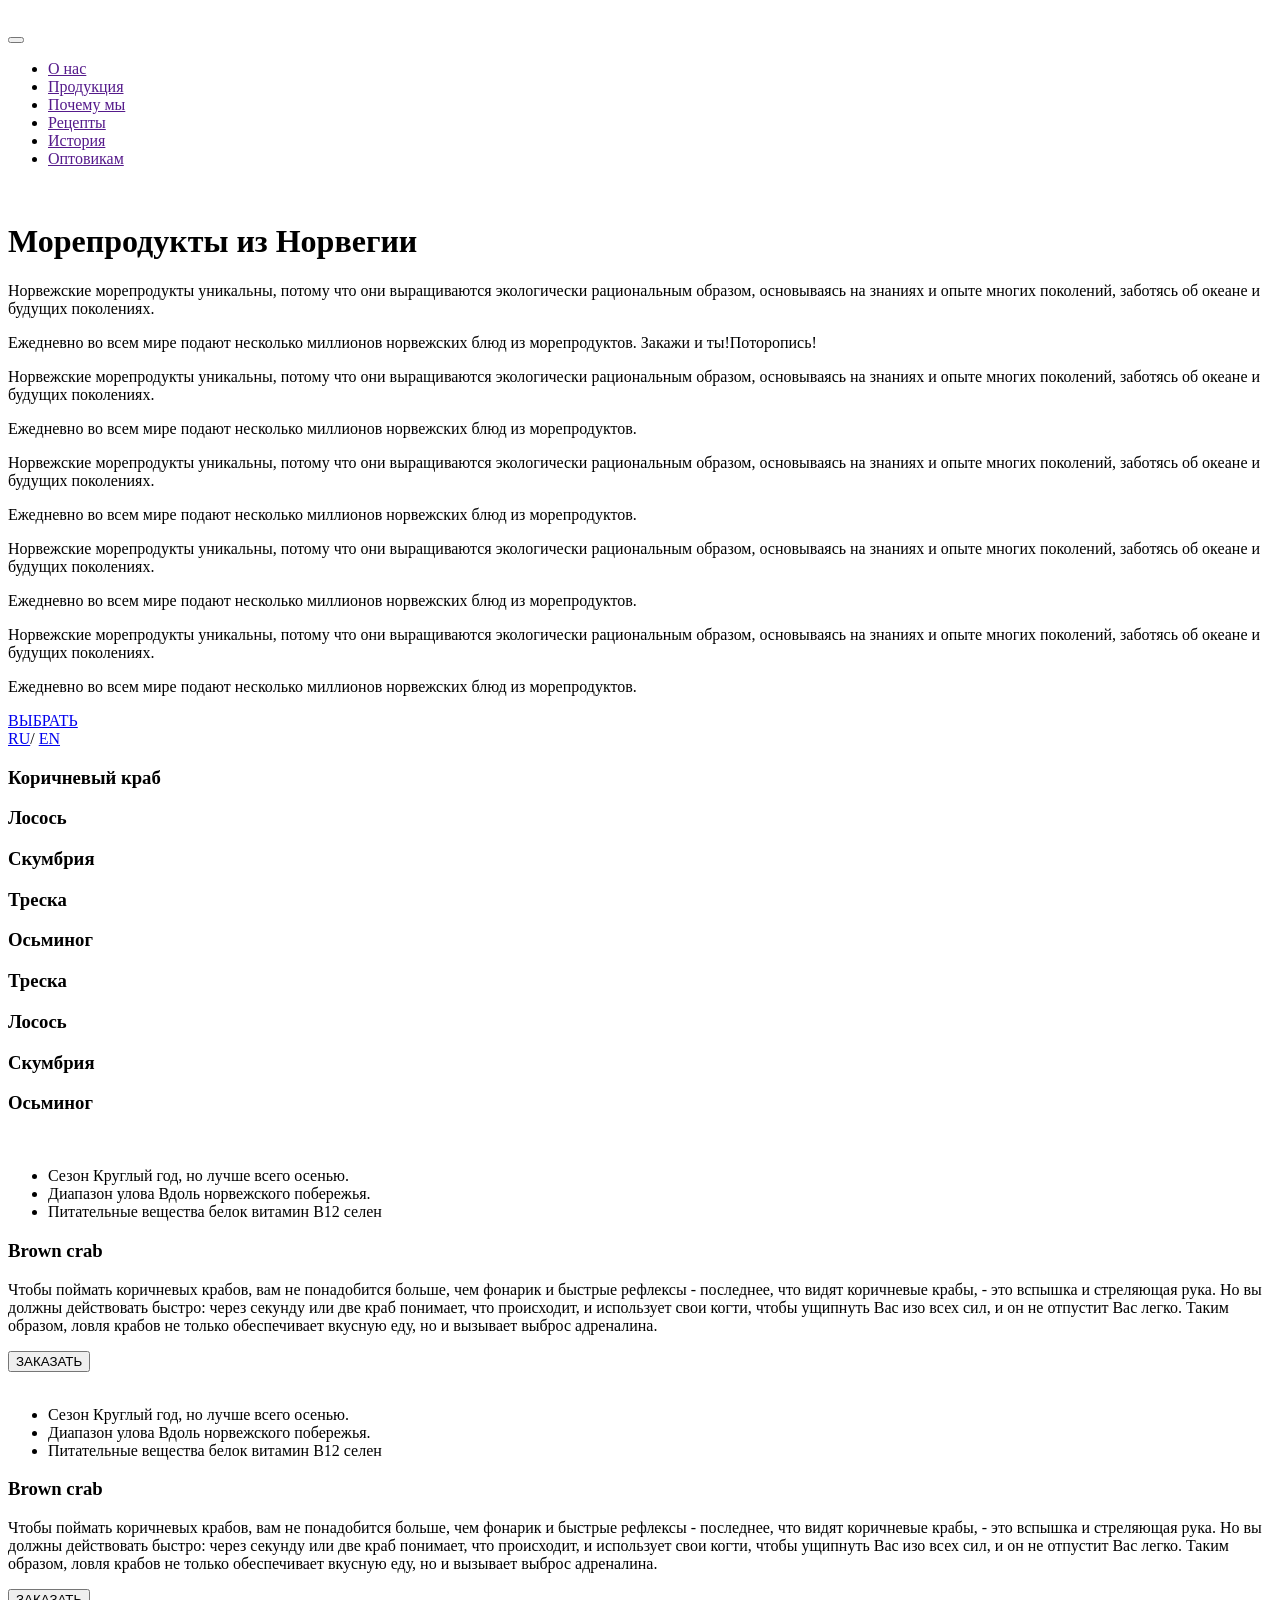
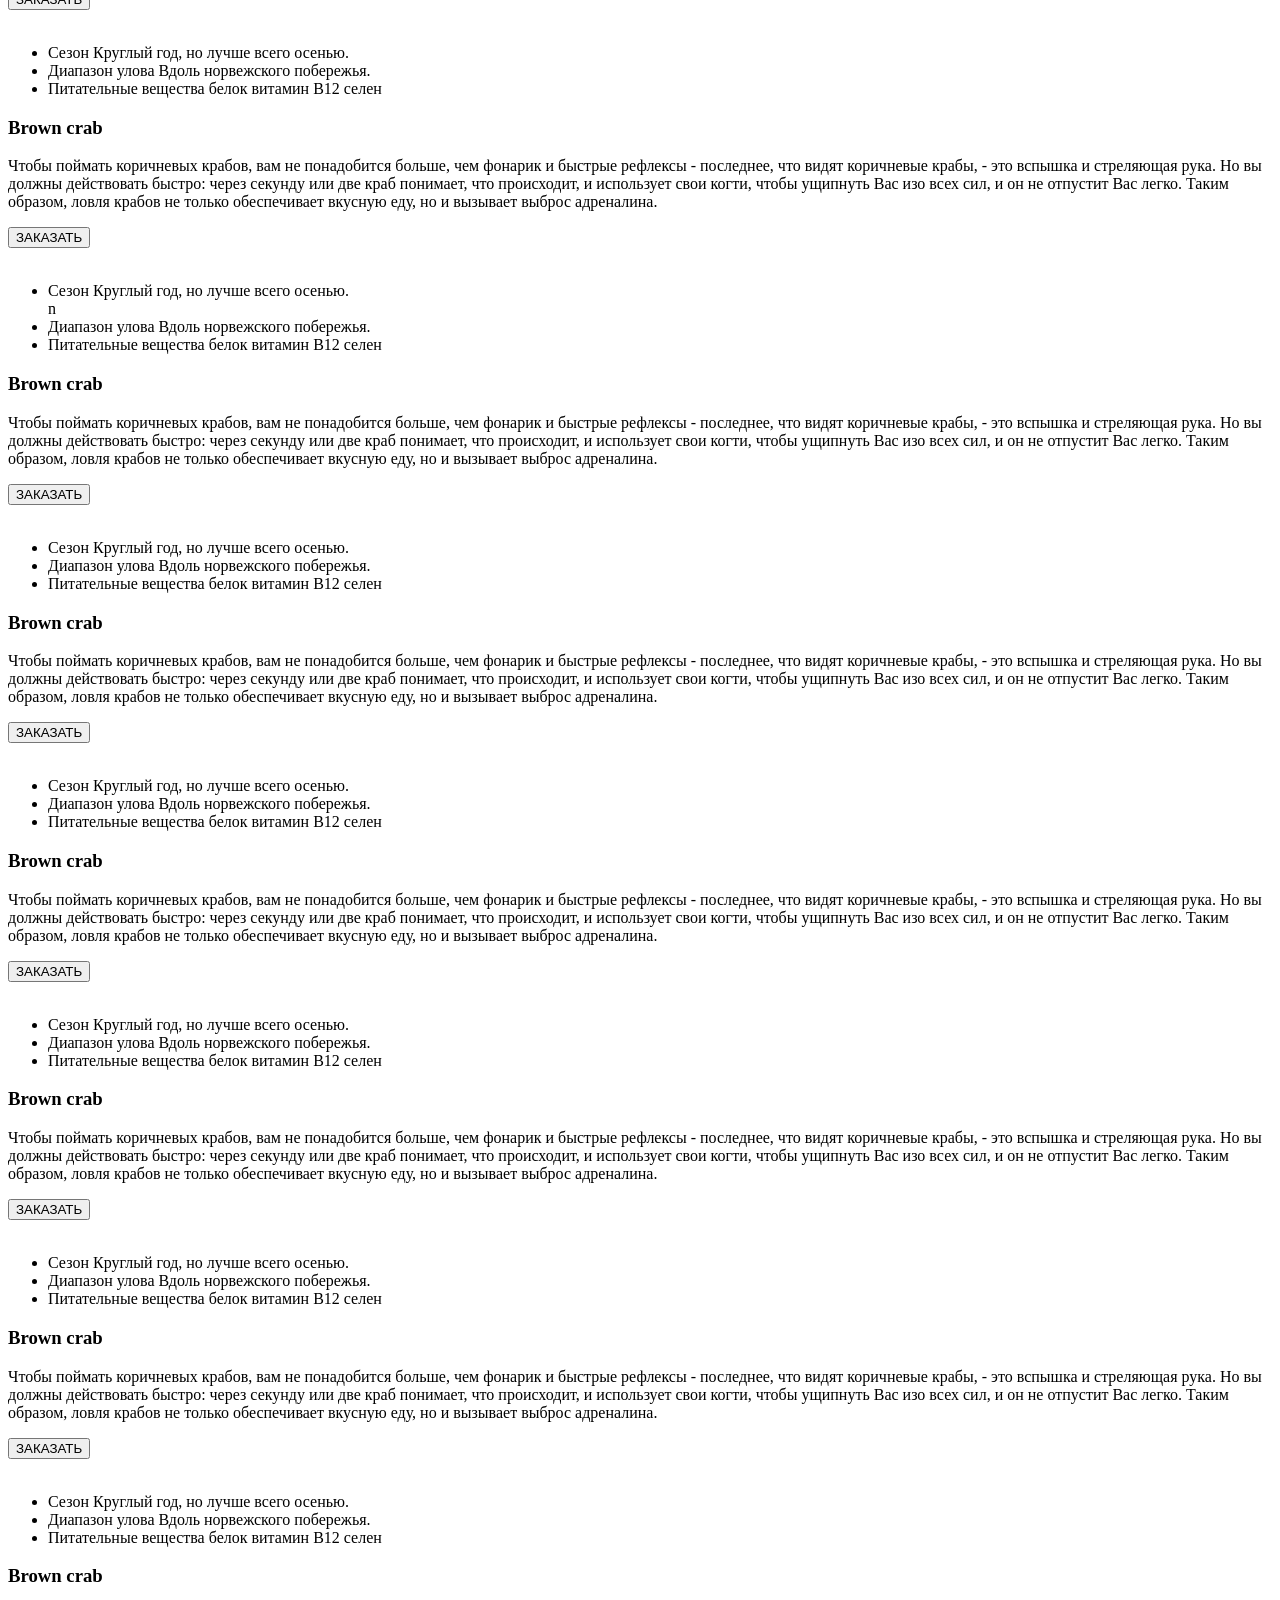
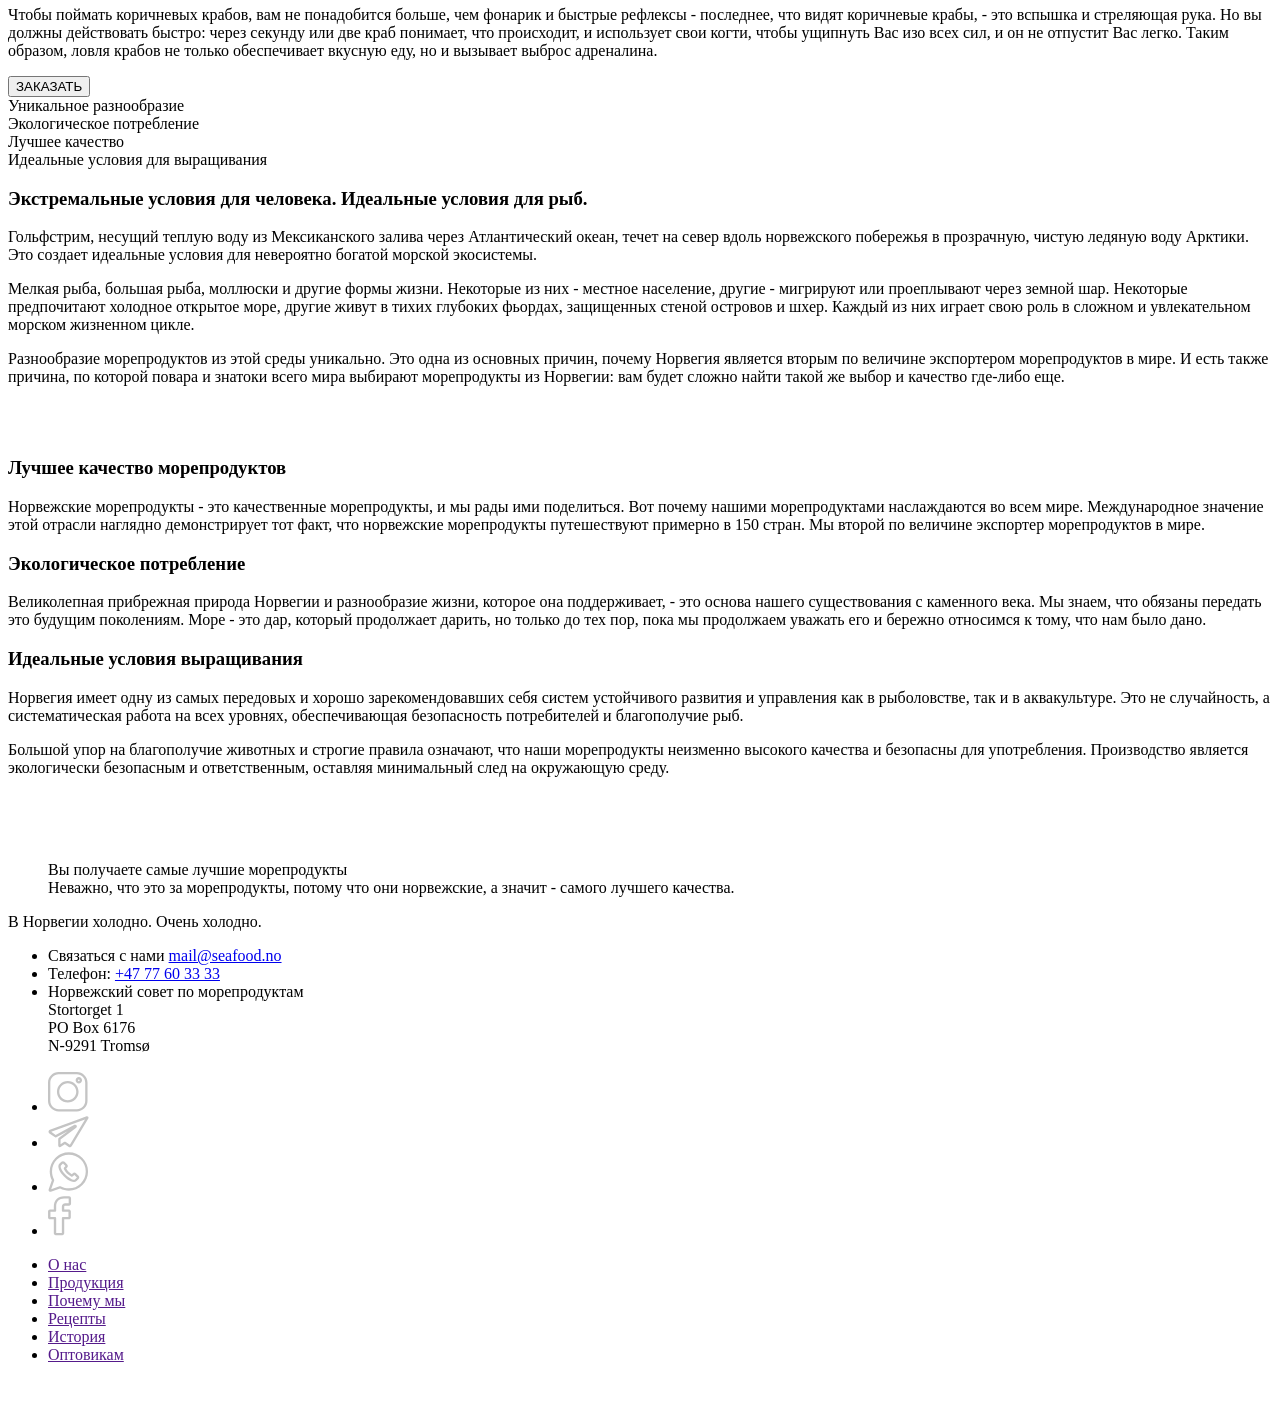
==== index.html @ da8975fd "Wrok with HTML" ====
<!DOCTYPE html>
<html lang="en">
<head>
  <meta charset="UTF-8">
  <meta name="viewport" content="width=device-width, initial-scale=1.0">
  <meta http-equiv="X-UA-Compatible" content="ie=edge">
  <title>Морепродукты из Норвегии</title>
  <link rel="preconnect" href="https://fonts.googleapis.com">
  <link rel="preconnect" href="https://fonts.gstatic.com" crossorigin>
  <link href="https://fonts.googleapis.com/css2?family=Calligraffitti&family=Caveat&family=Marck+Script&family=Roboto+Slab:wght@400;700&family=Roboto:wght@400;500&family=Water+Brush&display=swap" rel="stylesheet">
  <link rel="stylesheet" href="css/reset.css">
  <link rel="stylesheet" href="css/slick.css">
  <link rel="stylesheet" href="css/jquery.fancybox.css">
  <link rel="stylesheet" href="css/style.css">
</head>
<body>

<header class="header">
   <div class="container">
     <div class="header__top">
     
      <a href="#" class="logo">
        <img src="images/logo.png" alt="" class="logo__img">
      </a>
<nav class="menu">
  <button class="menu__btn">
    <span>
      
    </span>
  </button>
  <ul class="menu__list">   
      <li class="menu__item"><a href="" class="menu__link">О нас</a></li>
      <li class="menu__item"><a href="" class="menu__link">Продукция</a></li>
      <li class="menu__item"><a href="" class="menu__link">Почему мы</a></li>
      <li class="menu__item"><a href="" class="menu__link">Рецепты</a></li>
      <li class="menu__item"><a href="" class="menu__link">История</a></li>
      <li class="menu__item"><a href="" class="menu__link">Оптовикам</a></li>
  </ul>
</nav>
      <a href="tel:38011111111111" class="phone">
        <img class="phone__img" src="images/phone.svg" alt="">
      </a>
      </div>
  </div>

  <div class="header__content">
    <div class="container">
      <h1 class="title">
        Морепродукты из Норвегии
      </h1>

      <div class="header-slider">
        <div class="header-slider__item">
          <p class="header-slider__text">
            Норвежские морепродукты уникальны, потому что они выращиваются экологически рациональным 
            образом, основываясь на знаниях и опыте многих поколений, 
            заботясь об океане и будущих поколениях.
          </p>
          <p class="header-slider__text">
            Ежедневно во всем мире подают несколько миллионов норвежских блюд из морепродуктов. 
            Закажи и ты!Поторопись!
          </p>

        </div>
        <div class="header-slider__item">
          <p class="header-slider__text">
            Норвежские морепродукты уникальны, потому что они выращиваются экологически 
            рациональным образом, основываясь на знаниях и опыте многих поколений,
             заботясь об океане и будущих поколениях.
          </p>
          <p class="header-slider__text">
            Ежедневно во всем мире подают несколько миллионов норвежских блюд из морепродуктов. 
          </p>

        </div>
        <div class="header-slider__item">
          <p class="header-slider__text">
            Норвежские морепродукты уникальны, потому что они выращиваются экологически 
            рациональным образом, основываясь на знаниях и опыте многих поколений, 
            заботясь об океане и будущих поколениях.
          </p>
          <p class="header-slider__text">
            Ежедневно во всем мире подают несколько миллионов норвежских блюд из морепродуктов. 
          </p>
       </div>
       <div class="header-slider__item">
        <p class="header-slider__text">
          Норвежские морепродукты уникальны, потому что они выращиваются экологически 
          рациональным образом, основываясь на знаниях и опыте многих поколений, 
          заботясь об океане и будущих поколениях.
        </p>
        <p class="header-slider__text">
          Ежедневно во всем мире подают несколько миллионов норвежских блюд из морепродуктов. 
        </p>
     </div>
     <div class="header-slider__item">
      <p class="header-slider__text">
        Норвежские морепродукты уникальны, потому что они выращиваются экологически 
        рациональным образом, основываясь на знаниях и опыте многих поколений, 
        заботясь об океане и будущих поколениях.
      </p>
      <p class="header-slider__text">
        Ежедневно во всем мире подают несколько миллионов норвежских блюд из морепродуктов. 
      </p>
   </div>
   
      </div>
            <a class="header__content-btn"  href="#">ВЫБРАТЬ</a>
        <div class="header__content-box"> 
            <a class="header__content-link header__content-link--active" href="#">RU</a>/
            <a  class="header__content-link" href="#">EN</a>
        </div>
    </div>
  </div>
</header>

<main class="main">

    <section class="product">
      <div class="container">
        <div class="product__inner">
          <div class="product__name">
            <h3 class="product__name-item">Коричневый краб</h3>
            <h3 class="product__name-item">Лосось</h3>
            <h3 class="product__name-item"> Скумбрия</h3>
            <h3 class="product__name-item">Треска</h3>
            <h3 class="product__name-item"> Осьминог</h3>
            <h3 class="product__name-item"> Треска</h3>
            <h3 class="product__name-item"> Лосось</h3>
            <h3 class="product__name-item"> Скумбрия</h3>
            <h3 class="product__name-item">Осьминог</h3>      
          </div>
          <div class="product__content">

              <div class="product__content-element">
              <div class="product__content-box">
                <img class="product__content-img" src="images/product.png" alt="">
                <ul class="product__content-list">
                  <li class="product__content-item">
                    <span>Сезон</span>
                    Круглый год, но лучше всего осенью.
                  </li>
                  <li class="product__content-item">
                    <span>Диапазон улова</span>
                    Вдоль норвежского побережья.
                  </li>
                  <li class="product__content-item">
                    <span>Питательные вещества</span>
                    белок
                    витамин B12
                    селен
                  </li>
                </ul>
              </div>

              <h3 class="product__content-title">Brown crab</h3>
              <p class="product__content-text">Чтобы поймать коричневых крабов, вам не понадобится больше, 
              чем фонарик и быстрые рефлексы - последнее, 
              что видят коричневые крабы, - это вспышка и стреляющая рука.
              Но вы должны действовать быстро: через секунду или две краб
              понимает, что происходит, и использует свои когти, чтобы 
              ущипнуть Вас изо всех сил, и он не отпустит Вас легко. 
              Таким образом, ловля крабов не только обеспечивает 
              вкусную еду, но и вызывает выброс адреналина.</p>
              <button class="product__content-btn">ЗАКАЗАТЬ</button>
            </div>
            <div class="product__content-element">
              <div class="product__content-box">
                <img class="product__content-img" src="images/product.png" alt="">
                <ul class="product__content-list">
                  <li class="product__content-item">
                    <span>Сезон</span>
                    Круглый год, но лучше всего осенью.
                  </li>
                  <li class="product__content-item">
                    <span>Диапазон улова</span>
                    Вдоль норвежского побережья.
                  </li>
                  <li class="product__content-item">
                    <span>Питательные вещества</span>
                    белок
                    витамин B12
                    селен
                  </li>
                </ul>
              </div>

              <h3 class="product__content-title">Brown crab</h3>
              <p class="product__content-text">Чтобы поймать коричневых крабов, вам не понадобится больше, 
              чем фонарик и быстрые рефлексы - последнее, 
              что видят коричневые крабы, - это вспышка и стреляющая рука.
              Но вы должны действовать быстро: через секунду или две краб
              понимает, что происходит, и использует свои когти, чтобы 
              ущипнуть Вас изо всех сил, и он не отпустит Вас легко. 
              Таким образом, ловля крабов не только обеспечивает 
              вкусную еду, но и вызывает выброс адреналина.</p>
              <button class="product__content-btn">ЗАКАЗАТЬ</button>
            </div>
            <div class="product__content-element">
              <div class="product__content-box">
                <img class="product__content-img" src="images/product.png" alt="">
                <ul class="product__content-list">
                  <li class="product__content-item">
                    <span>Сезон</span>
                    Круглый год, но лучше всего осенью.
                  </li>
                  <li class="product__content-item">
                    <span>Диапазон улова</span>
                    Вдоль норвежского побережья.
                  </li>
                  <li class="product__content-item">
                    <span>Питательные вещества</span>
                    белок
                    витамин B12
                    селен
                  </li>
                </ul>
              </div>

              <h3 class="product__content-title">Brown crab</h3>
              <p class="product__content-text">Чтобы поймать коричневых крабов, вам не понадобится больше, 
              чем фонарик и быстрые рефлексы - последнее, 
              что видят коричневые крабы, - это вспышка и стреляющая рука.
              Но вы должны действовать быстро: через секунду или две краб
              понимает, что происходит, и использует свои когти, чтобы 
              ущипнуть Вас изо всех сил, и он не отпустит Вас легко. 
              Таким образом, ловля крабов не только обеспечивает 
              вкусную еду, но и вызывает выброс адреналина.</p>
              <button class="product__content-btn">ЗАКАЗАТЬ</button>
            </div>
            <div class="product__content-element">
              <div class="product__content-box">
                <img class="product__content-img" src="images/product.png" alt="">
                <ul class="product__content-list">
                  <li class="product__content-item">
                    <span>Сезон</span>
                    Круглый год, но лучше всего осенью.
                  </li>n
                  <li class="product__content-item">
                    <span>Диапазон улова</span>
                    Вдоль норвежского побережья.
                  </li>
                  <li class="product__content-item">
                    <span>Питательные вещества</span>
                    белок
                    витамин B12
                    селен
                  </li>
                </ul>
              </div>

              <h3 class="product__content-title">Brown crab</h3>
              <p class="product__content-text">Чтобы поймать коричневых крабов, вам не понадобится больше, 
              чем фонарик и быстрые рефлексы - последнее, 
              что видят коричневые крабы, - это вспышка и стреляющая рука.
              Но вы должны действовать быстро: через секунду или две краб
              понимает, что происходит, и использует свои когти, чтобы 
              ущипнуть Вас изо всех сил, и он не отпустит Вас легко. 
              Таким образом, ловля крабов не только обеспечивает 
              вкусную еду, но и вызывает выброс адреналина.</p>
              <button class="product__content-btn">ЗАКАЗАТЬ</button>
            </div>
            <div class="product__content-element">
              <div class="product__content-box">
                <img class="product__content-img" src="images/product.png" alt="">
                <ul class="product__content-list">
                  <li class="product__content-item">
                    <span>Сезон</span>
                    Круглый год, но лучше всего осенью.
                  </li>
                  <li class="product__content-item">
                    <span>Диапазон улова</span>
                    Вдоль норвежского побережья.
                  </li>
                  <li class="product__content-item">
                    <span>Питательные вещества</span>
                    белок
                    витамин B12
                    селен
                  </li>
                </ul>
              </div>

              <h3 class="product__content-title">Brown crab</h3>
              <p class="product__content-text">Чтобы поймать коричневых крабов, вам не понадобится больше, 
              чем фонарик и быстрые рефлексы - последнее, 
              что видят коричневые крабы, - это вспышка и стреляющая рука.
              Но вы должны действовать быстро: через секунду или две краб
              понимает, что происходит, и использует свои когти, чтобы 
              ущипнуть Вас изо всех сил, и он не отпустит Вас легко. 
              Таким образом, ловля крабов не только обеспечивает 
              вкусную еду, но и вызывает выброс адреналина.</p>
              <button class="product__content-btn">ЗАКАЗАТЬ</button>
            </div>
            <div class="product__content-element">
              <div class="product__content-box">
                <img class="product__content-img" src="images/product.png" alt="">
                <ul class="product__content-list">
                  <li class="product__content-item">
                    <span>Сезон</span>
                    Круглый год, но лучше всего осенью.
                  </li>
                  <li class="product__content-item">
                    <span>Диапазон улова</span>
                    Вдоль норвежского побережья.
                  </li>
                  <li class="product__content-item">
                    <span>Питательные вещества</span>
                    белок
                    витамин B12
                    селен
                  </li>
                </ul>
              </div>

              <h3 class="product__content-title">Brown crab</h3>
              <p class="product__content-text">Чтобы поймать коричневых крабов, вам не понадобится больше, 
              чем фонарик и быстрые рефлексы - последнее, 
              что видят коричневые крабы, - это вспышка и стреляющая рука.
              Но вы должны действовать быстро: через секунду или две краб
              понимает, что происходит, и использует свои когти, чтобы 
              ущипнуть Вас изо всех сил, и он не отпустит Вас легко. 
              Таким образом, ловля крабов не только обеспечивает 
              вкусную еду, но и вызывает выброс адреналина.</p>
              <button class="product__content-btn">ЗАКАЗАТЬ</button>
            </div>
            <div class="product__content-element">
              <div class="product__content-box">
                <img class="product__content-img" src="images/product.png" alt="">
                <ul class="product__content-list">
                  <li class="product__content-item">
                    <span>Сезон</span>
                    Круглый год, но лучше всего осенью.
                  </li>
                  <li class="product__content-item">
                    <span>Диапазон улова</span>
                    Вдоль норвежского побережья.
                  </li>
                  <li class="product__content-item">
                    <span>Питательные вещества</span>
                    белок
                    витамин B12
                    селен
                  </li>
                </ul>
              </div>

              <h3 class="product__content-title">Brown crab</h3>
              <p class="product__content-text">Чтобы поймать коричневых крабов, вам не понадобится больше, 
              чем фонарик и быстрые рефлексы - последнее, 
              что видят коричневые крабы, - это вспышка и стреляющая рука.
              Но вы должны действовать быстро: через секунду или две краб
              понимает, что происходит, и использует свои когти, чтобы 
              ущипнуть Вас изо всех сил, и он не отпустит Вас легко. 
              Таким образом, ловля крабов не только обеспечивает 
              вкусную еду, но и вызывает выброс адреналина.</p>
              <button class="product__content-btn">ЗАКАЗАТЬ</button>
            </div>
            <div class="product__content-element">
              <div class="product__content-box">
                <img class="product__content-img" src="images/product.png" alt="">
                <ul class="product__content-list">
                  <li class="product__content-item">
                    <span>Сезон</span>
                    Круглый год, но лучше всего осенью.
                  </li>
                  <li class="product__content-item">
                    <span>Диапазон улова</span>
                    Вдоль норвежского побережья.
                  </li>
                  <li class="product__content-item">
                    <span>Питательные вещества</span>
                    белок
                    витамин B12
                    селен
                  </li>
                </ul>
              </div>

              <h3 class="product__content-title">Brown crab</h3>
              <p class="product__content-text">Чтобы поймать коричневых крабов, вам не понадобится больше, 
              чем фонарик и быстрые рефлексы - последнее, 
              что видят коричневые крабы, - это вспышка и стреляющая рука.
              Но вы должны действовать быстро: через секунду или две краб
              понимает, что происходит, и использует свои когти, чтобы 
              ущипнуть Вас изо всех сил, и он не отпустит Вас легко. 
              Таким образом, ловля крабов не только обеспечивает 
              вкусную еду, но и вызывает выброс адреналина.</p>
              <button class="product__content-btn">ЗАКАЗАТЬ</button>
            </div>
            <div class="product__content-element">
              <div class="product__content-box">
                <img class="product__content-img" src="images/product.png" alt="">
                <ul class="product__content-list">
                  <li class="product__content-item">
                    <span>Сезон</span>
                    Круглый год, но лучше всего осенью.
                  </li>
                  <li class="product__content-item">
                    <span>Диапазон улова</span>
                    Вдоль норвежского побережья.
                  </li>
                  <li class="product__content-item">
                    <span>Питательные вещества</span>
                    белок
                    витамин B12
                    селен
                  </li>
                </ul>
              </div>

              <h3 class="product__content-title">Brown crab</h3>
              <p class="product__content-text">Чтобы поймать коричневых крабов, вам не понадобится больше, 
              чем фонарик и быстрые рефлексы - последнее, 
              что видят коричневые крабы, - это вспышка и стреляющая рука.
              Но вы должны действовать быстро: через секунду или две краб
              понимает, что происходит, и использует свои когти, чтобы 
              ущипнуть Вас изо всех сил, и он не отпустит Вас легко. 
              Таким образом, ловля крабов не только обеспечивает 
              вкусную еду, но и вызывает выброс адреналина.</p>
              <button class="product__content-btn">ЗАКАЗАТЬ</button>
            </div>
          </div>
        </div>
      </div>
  </section>

<div class="seafood-box">
  <div class="container">
    <div class="seafood-box__items">
      <div class="seafood-box__item">Уникальное разнообразие</div>
      <div class="seafood-box__item">Экологическое потребление</div>
      <div class="seafood-box__item">Лучшее качество</div>
      <div class="seafood-box__item">Идеальные условия для выращивания</div>
    </div>
  </div>
</div>

    <div class="seafood">
      <div class="container">
        <div class="seafood__items">
          <div class="seafood__item">
            <div class="seafood__item-content">
            <h3 class="seafood__item-title">Экстремальные условия для человека. Идеальные условия для рыб.</h3>
            <p class="seafood__item-text">
              Гольфстрим, несущий теплую воду из Мексиканского залива через Атлантический океан, течет на 
              север вдоль норвежского побережья в прозрачную, чистую ледяную воду Арктики. Это создает идеальные 
              условия для невероятно богатой морской экосистемы. 

            </p>
            <p class="seafood__item-text">
                Мелкая рыба, большая рыба, моллюски и другие формы жизни. Некоторые из них - местное население, 
            другие - мигрируют или проеплывают через земной шар. Некоторые предпочитают холодное открытое море, 
            другие живут в тихих глубоких фьордах, 
            защищенных стеной островов и шхер. Каждый из них играет свою роль в сложном и 
            увлекательном морском жизненном цикле.
            </p>
            <p class="seafood__item-text">
              
            Разнообразие морепродуктов из этой среды уникально. Это одна из основных причин,
            почему Норвегия является вторым по величине экспортером морепродуктов в мире. И есть также 
            причина, по которой повара и знатоки всего мира выбирают морепродукты из Норвегии: вам будет 
            сложно найти такой же выбор и качество где-либо еще.
            </p>
          </div>
          <img class="seafood__item-img" src="images/content-1.jpg" alt="">
        </div>

          <div class="seafood__item seafood__item--text-right">
            <img class="seafood__item-img" src="images/content-2.png" alt="">
            <div class="seafood__item-content">  
              <h3 class="seafood__item-title">Лучшее качество морепродуктов</h3>
              <p class="seafood__item-text">
                Норвежские морепродукты - это качественные морепродукты, и мы рады ими поделиться. 
                Вот почему нашими морепродуктами наслаждаются во всем мире. 
                Международное значение этой отрасли наглядно демонстрирует тот факт, что норвежские морепродукты путешествуют примерно в 150 стран.
                Мы второй по величине экспортер морепродуктов в мире.
                  
              </p>
            </div>
          </div>

          <div class="seafood__item">
              <div class="seafood__item-content">
                <h3 class="seafood__item-title">Экологическое потребление</h3>
                <p class="seafood__item-text">
                  Великолепная прибрежная природа Норвегии и разнообразие жизни, которое она поддерживает, - 
                  это основа нашего существования с каменного века. Мы знаем, что обязаны передать это будущим 
                  поколениям. Море - это дар, который продолжает дарить, но только до тех пор, пока мы продолжаем 
                  уважать его и бережно относимся к тому, что нам было дано.

              
                </p>
              <h3 class="seafood__item-title">Идеальные условия выращивания</h3>
              <p class="seafood__item-text">
                Норвегия имеет одну из самых передовых и хорошо зарекомендовавших себя систем устойчивого 
                развития и управления как в рыболовстве, так и в аквакультуре. Это не случайность,
                а систематическая работа на всех уровнях, обеспечивающая безопасность потребителей и 
                благополучие рыб. 
              </p>
              <p class="seafood__item-text">
              
              Большой упор на благополучие животных и строгие правила означают, 
              что наши морепродукты неизменно высокого качества и безопасны для употребления.
              Производство является экологически безопасным и ответственным, 
              оставляя минимальный след на окружающую среду.
             </p>
             </div>
              <img class="seafood__item-img" src="images/content-3.png" alt="">
           </div>
          </div>

           <blockquote class="seafood__blockquote">
           <img class="seafood__blockquote-img" src="images/blockquote.svg" alt="">
           <p class="seafood_blockquote-text">
             Вы получаете самые лучшие морепродукты<br>
             Неважно, что это за морепродукты, потому что они норвежские, 
             а значит - самого лучшего качества.  
           </p>
           </blockquote>   
     </div>
   </div>
 
   <div class="contacts">
    <div class="container">
      <div class="contacts__box">
        <p class="contacts__box-text">
          В Норвегии холодно.
          Очень холодно.
        </p>
        <ul class="contacts__box-list">
          <li class="contacts__box-item">
           <span>Связаться с нами</span> 
            <a href="mailto:mail@seafood.no">mail@seafood.no</a> 
            
          </li>
          <li class="contacts__box-item">
            Телефон: <a href="tel:4777603333">+47 77 60 33 33</a>

          </li>
          <li class="contacts__box-item">
            <span>Норвежский совет по морепродуктам  </span><br>
            Stortorget 1<br>  
            PO Box 6176 <br>  
            N-9291 Tromsø 
          </li>
        </ul>
      </div>
    </div>
   </div>
</main>
<footer class="footer">
  <div class="container">
    <div class="footer__inner">
      <ul class="footer-social__list">
        <li class="footer-social__item">
          <a href="#" class="footer-social__link">
            <svg width="40" height="41" viewBox="0 0 40 41" fill="none" xmlns="http://www.w3.org/2000/svg">
              <path d="M28.8285 0.949219H10.7C4.79993 0.949219 0 5.74915 0 11.6492V29.778C0 35.6778 4.79993 40.4777 10.7 40.4777H28.8288C34.7286 40.4777 39.5285 35.6778 39.5285 29.778V11.6492C39.5285 5.74915 34.7286 0.949219 28.8285 0.949219V0.949219ZM37.2112 29.778C37.2112 34.4 33.4508 38.1604 28.8285 38.1604H10.7C6.07772 38.1604 2.31733 34.4 2.31733 29.778V11.6492C2.31733 7.02693 6.07772 3.26655 10.7 3.26655H28.8288C33.4508 3.26655 37.2112 7.02693 37.2112 11.6492V29.778Z" fill="#C4C4C4"/>
              <path d="M19.7623 9.90527C13.8025 9.90527 8.95404 14.7538 8.95404 20.7136C8.95404 26.6734 13.8025 31.5218 19.7623 31.5218C25.7221 31.5218 30.5706 26.6734 30.5706 20.7136C30.5706 14.7538 25.7221 9.90527 19.7623 9.90527ZM19.7623 29.2045C15.0806 29.2045 11.2714 25.3956 11.2714 20.7136C11.2714 16.0318 15.0806 12.2226 19.7623 12.2226C24.4443 12.2226 28.2533 16.0318 28.2533 20.7136C28.2533 25.3956 24.4443 29.2045 19.7623 29.2045Z" fill="#C4C4C4"/>
              <path d="M30.8304 6.06665C29.0692 6.06665 27.6367 7.49945 27.6367 9.26037C27.6367 11.0216 29.0692 12.4544 30.8304 12.4544C32.5917 12.4544 34.0245 11.0216 34.0245 9.26037C34.0245 7.49915 32.5917 6.06665 30.8304 6.06665ZM30.8304 10.1368C30.3473 10.1368 29.954 9.7435 29.954 9.26037C29.954 8.77694 30.3473 8.38398 30.8304 8.38398C31.3139 8.38398 31.7071 8.77694 31.7071 9.26037C31.7071 9.7435 31.3139 10.1368 30.8304 10.1368Z" fill="#C4C4C4"/>
              </svg>
              
          </a>
        </li>
        <li class="footer-social__item">
          <a href="#" class="footer-social__link">
            <svg width="41" height="32" viewBox="0 0 41 32" fill="none" xmlns="http://www.w3.org/2000/svg">
              <path d="M40.1983 0.801981C39.8065 0.317828 39.1568 0.138283 38.5791 0.353737L1.88723 13.8038C1.1542 14.0741 0.639673 14.7294 0.544153 15.5142C0.449549 16.2952 0.788904 17.053 1.4255 17.4892L6.67024 21.1209C7.17836 21.4729 7.83174 21.5107 8.37586 21.2194L19.7528 15.1337L10.8859 21.8496C10.4697 22.1651 10.221 22.6681 10.221 23.195V29.4159C10.221 30.0576 10.5679 30.6455 11.1264 30.9507C11.6858 31.2559 12.3615 31.2256 12.8928 30.8702L16.8774 28.1891L20.7959 30.8993C21.1392 31.138 21.5481 31.2637 21.9607 31.2637C22.1002 31.2637 22.2403 31.2491 22.3782 31.22C22.9285 31.1036 23.4152 30.7588 23.714 30.274L40.3146 2.50704C40.6378 1.97243 40.5914 1.2883 40.1983 0.801981ZM21.8732 28.7655L17.8152 25.9587C17.533 25.7631 17.2076 25.6653 16.8826 25.6653C16.5646 25.6653 16.2463 25.7591 15.9677 25.9467L12.5659 28.2355V23.546L28.2229 11.6871C28.9221 11.1574 29.0982 10.1934 28.6322 9.44491C28.1659 8.6964 27.2323 8.44348 26.4605 8.85644L7.64955 18.9187L3.21352 15.8469L37.0016 3.46142L21.8732 28.7655Z" fill="#C4C4C4"/>
              </svg>
              
          </a>
        </li>
        <li class="footer-social__item">
          <a href="#" class="footer-social__link">
            <svg width="41" height="40" viewBox="0 0 41 40" fill="none" xmlns="http://www.w3.org/2000/svg">
              <path d="M34.4426 5.95532C30.8218 2.33456 26.0089 0.34082 20.8881 0.34082C20.8878 0.34082 20.8866 0.34082 20.8863 0.34082C18.3537 0.341122 15.8855 0.83149 13.551 1.79865C11.2162 2.76582 9.12442 4.16424 7.33334 5.95532C3.71288 9.57578 1.71914 14.3896 1.71914 19.5098C1.71914 22.5633 2.4559 25.5978 3.85191 28.3014L0.629839 37.5062C0.402749 38.1555 0.563491 38.8612 1.05024 39.3477C1.39072 39.6885 1.83887 39.8694 2.29968 39.8694C2.49722 39.8694 2.69686 39.8362 2.89168 39.7681L12.0965 36.5463C14.8001 37.9423 17.8346 38.6791 20.8881 38.6791C26.0083 38.6791 30.8218 36.685 34.4426 33.0646C38.0631 29.4441 40.0571 24.6303 40.0571 19.5101C40.0571 14.3896 38.0634 9.57578 34.4426 5.95532ZM32.8032 31.4252C29.6207 34.6081 25.3889 36.3605 20.8881 36.3605C18.1347 36.3605 15.3994 35.6796 12.9777 34.3906C12.5386 34.1572 12.0196 34.1171 11.5536 34.2803L3.19085 37.2071L6.11798 28.8443C6.28113 28.3777 6.24072 27.8587 6.0073 27.4199C4.71865 24.9988 4.03738 22.2635 4.03738 19.5098C4.03738 15.009 5.79016 10.7773 8.97273 7.59471C12.155 4.41244 16.3861 2.65966 20.8866 2.65906H20.8881C25.3892 2.65906 29.6207 4.41184 32.8032 7.59471C35.9861 10.7773 37.7389 15.0087 37.7389 19.5098C37.7389 24.0109 35.9861 28.2426 32.8032 31.4252Z" fill="#C4C4C4"/>
              <path d="M28.0123 21.2221C27.1305 20.3403 25.6956 20.3403 24.8137 21.2221L23.8493 22.1866C21.4544 20.8817 19.5165 18.9437 18.2113 16.5489L19.1757 15.5844C20.0578 14.7026 20.0578 13.2677 19.1757 12.3859L16.5767 9.78685C15.6949 8.90503 14.26 8.90503 13.3781 9.78685L11.2991 11.8659C10.1081 13.0569 10.0487 15.1043 11.1317 17.6312C12.072 19.8252 13.7928 22.2366 15.9772 24.421C18.1615 26.6053 20.5729 28.3261 22.7669 29.2665C23.9675 29.781 25.0595 30.0376 26.0032 30.0376C27.0457 30.0376 27.907 29.7243 28.5322 29.0991L30.6113 27.0197V27.02C31.0386 26.5927 31.2739 26.0248 31.2739 25.4207C31.2739 24.8164 31.0386 24.2485 30.6113 23.8214L28.0123 21.2221ZM26.8928 27.4597C26.5529 27.7996 25.5077 27.9187 23.6804 27.1358C21.7509 26.3089 19.5973 24.7624 17.6165 22.7816C15.6358 20.8008 14.0896 18.6476 13.2626 16.718C12.4794 14.8908 12.5986 13.8452 12.9384 13.5053L14.9777 11.466L17.4965 13.9851L16.2893 15.1927C15.7434 15.7385 15.6116 16.5664 15.9618 17.2527C17.549 20.365 20.0331 22.8492 23.1454 24.4364C23.8321 24.7865 24.6599 24.655 25.2058 24.1089L26.413 22.9016L28.9321 25.4207L26.8928 27.4597Z" fill="#C4C4C4"/>
              </svg>
              
          </a>
        </li>
        <li class="footer-social__item">
          <a href="#" class="footer-social__link">
            <svg width="24" height="40" viewBox="0 0 24 40" fill="none" xmlns="http://www.w3.org/2000/svg">
              <path d="M14.2638 39.2637H7.77447C6.69054 39.2637 5.8088 38.4151 5.8088 37.3719V23.2848H2.02277C0.938836 23.2848 0.0570984 22.4359 0.0570984 21.393V15.3567C0.0570984 14.3135 0.938836 13.4649 2.02277 13.4649H5.8088V10.4421C5.8088 7.44495 6.78669 4.89498 8.63642 3.06834C10.4945 1.23338 13.0912 0.263672 16.1457 0.263672L21.0948 0.271408C22.1769 0.273193 23.0571 1.1218 23.0571 2.16321V7.76779C23.0571 8.81099 22.1757 9.65959 21.092 9.65959L17.7599 9.66078C16.7436 9.66078 16.4849 9.85686 16.4295 9.91697C16.3383 10.0166 16.2298 10.2984 16.2298 11.0765V13.4646H20.8416C21.1888 13.4646 21.5252 13.547 21.8143 13.7024C22.4378 14.0377 22.8255 14.6718 22.8255 15.357L22.8231 21.3933C22.8231 22.4359 21.9413 23.2845 20.8574 23.2845H16.2298V37.3719C16.2298 38.4151 15.3478 39.2637 14.2638 39.2637ZM8.18442 36.9773H13.8539V22.2613C13.8539 21.5647 14.4428 20.9982 15.1663 20.9982H20.4474L20.4496 15.7513H15.166C14.4425 15.7513 13.8539 15.1847 13.8539 14.4882V11.0765C13.8539 10.1833 13.9482 9.16745 14.6487 8.40395C15.4952 7.48096 16.8293 7.37444 17.7593 7.37444L20.6815 7.37325V2.55716L16.1439 2.55002C11.2349 2.55002 8.18442 5.57428 8.18442 10.4421V14.4882C8.18442 15.1844 7.59577 15.7513 6.87233 15.7513H2.43272V20.9982H6.87233C7.59577 20.9982 8.18442 21.5647 8.18442 22.2613V36.9773Z" fill="#C4C4C4"/>
              </svg>
              
          </a>
        </li>
      </ul>
      <nav class="menu">
        <ul class="menu__list">   
            <li class="menu__item"><a href="" class="menu__link">О нас</a></li>
            <li class="menu__item"><a href="" class="menu__link">Продукция</a></li>
            <li class="menu__item"><a href="" class="menu__link">Почему мы</a></li>
            <li class="menu__item"><a href="" class="menu__link">Рецепты</a></li>
            <li class="menu__item"><a href="" class="menu__link">История</a></li>
            <li class="menu__item"><a href="" class="menu__link">Оптовикам</a></li>
        </ul>
      </nav>
      <a href="#" class="logo">
        <img src="images/logo.png" alt="" class="logo__img">
      </a>

    </div>
  </div>
</footer>


  

  <script src="https://ajax.googleapis.com/ajax/libs/jquery/3.4.1/jquery.min.js"></script>
  <script src="js/slick.min.js"></script>
  <script src="js/jquery.fancybox.min.js"></script>
  <script src="js/main.js"></script>
</body>
</html>
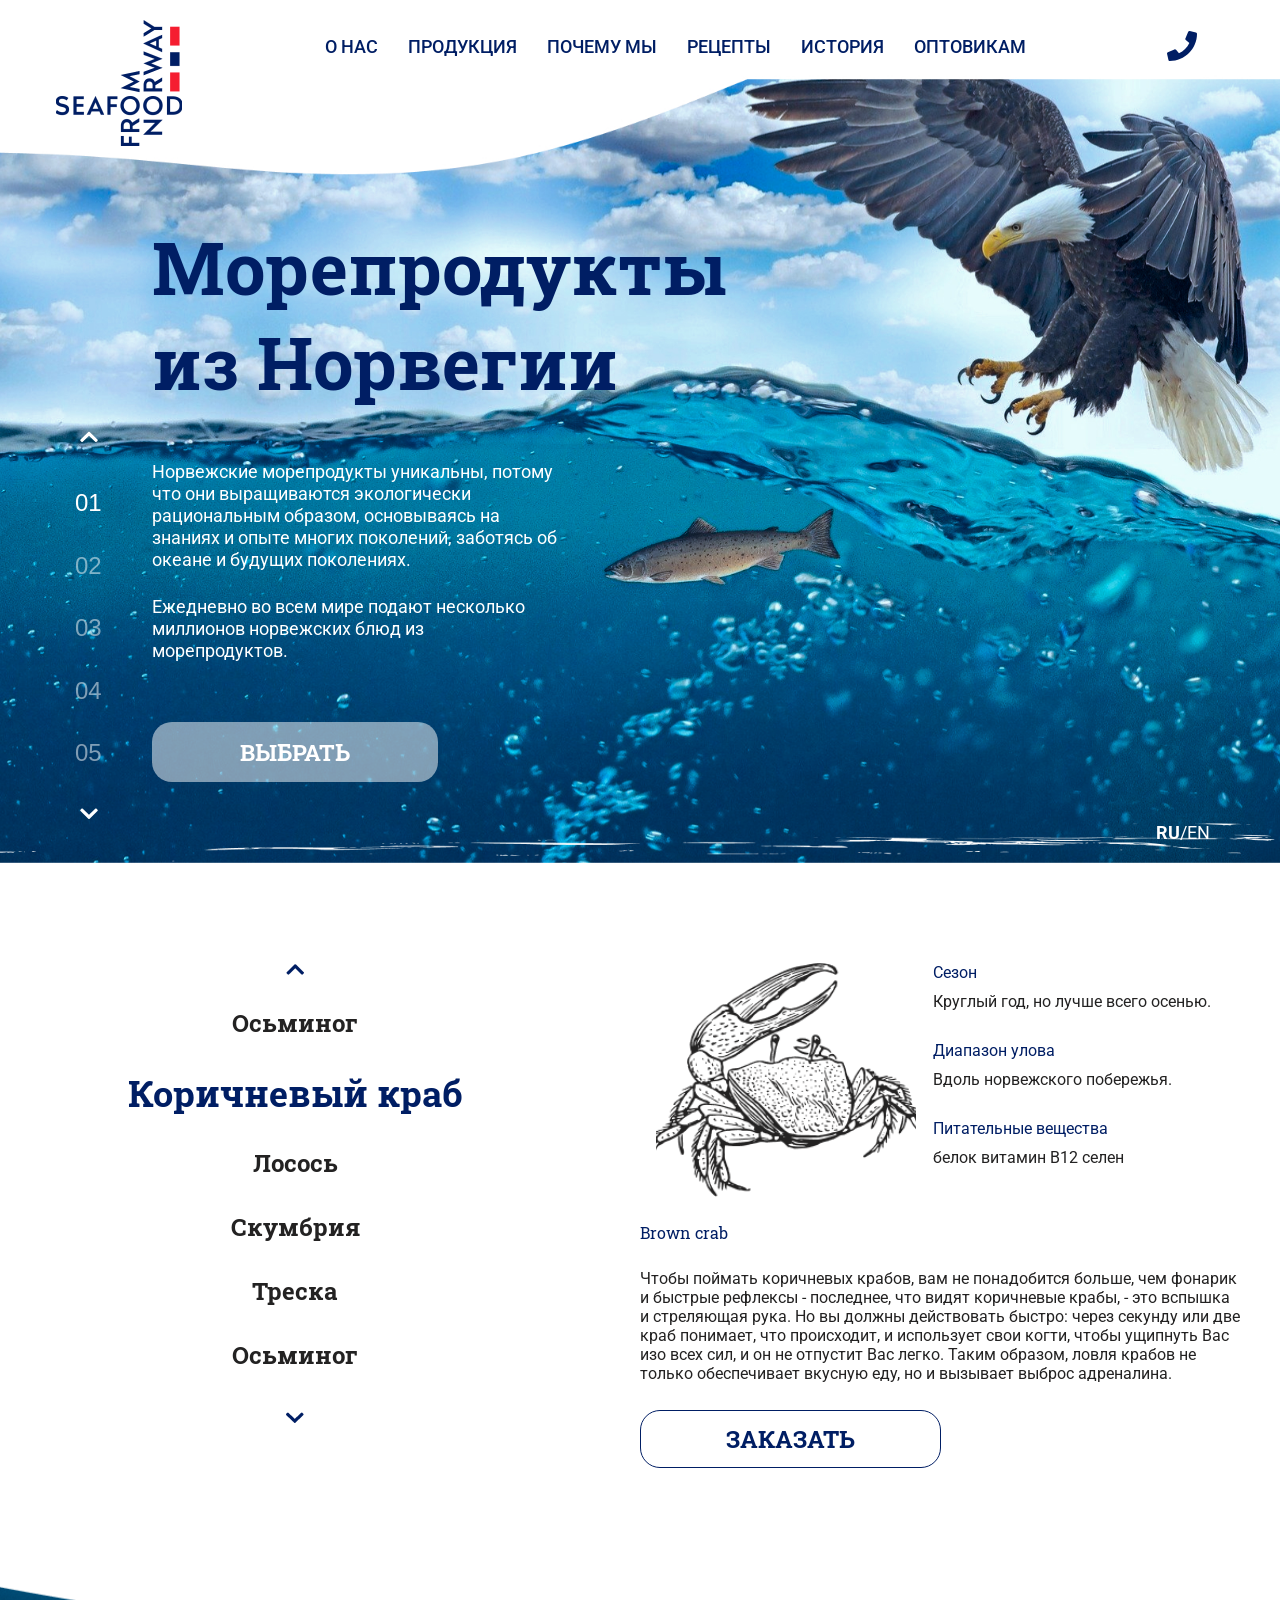
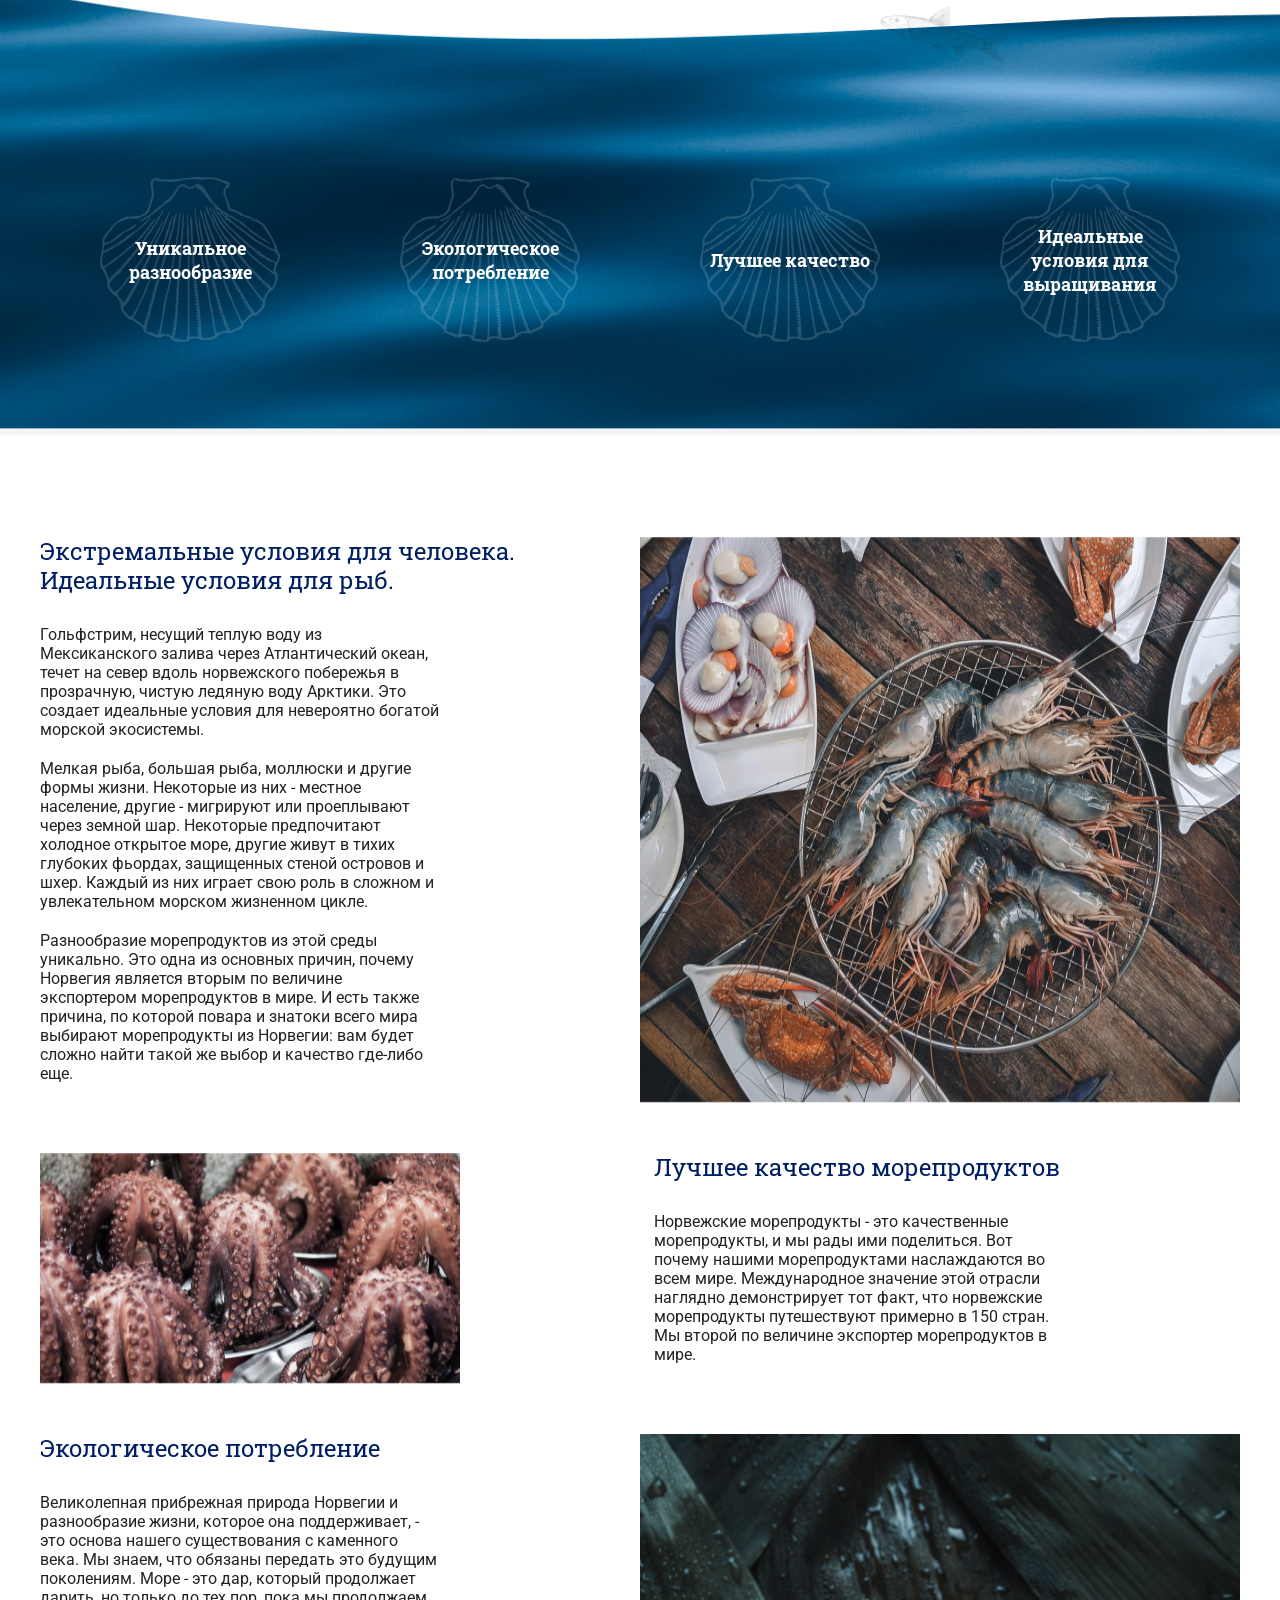
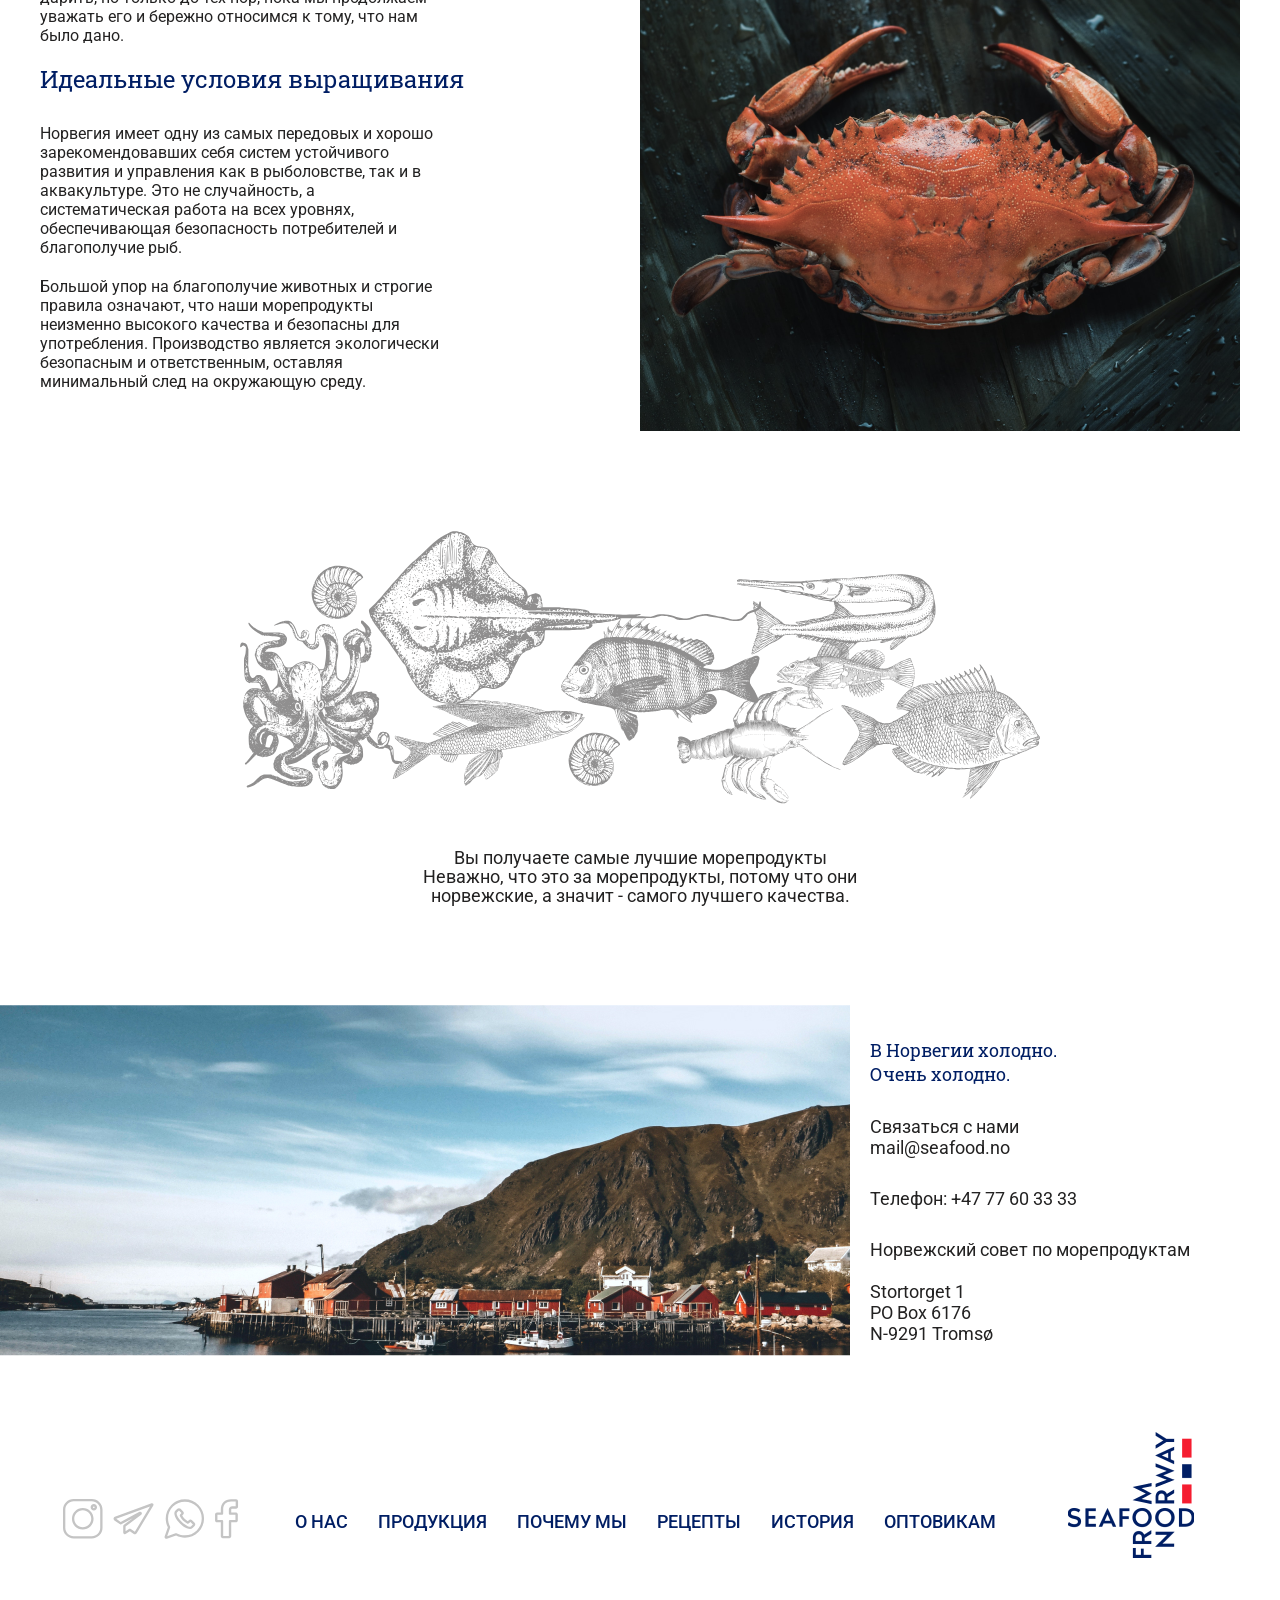
==== commit 2dded603: "First commit" ====
--- a/index.html
+++ b/index.html
@@ -58,7 +58,6 @@
           </p>
           <p class="header-slider__text">
             Ежедневно во всем мире подают несколько миллионов норвежских блюд из морепродуктов. 
-            Закажи и ты!Поторопись!
           </p>
 
         </div>
--- a/css/style.css
+++ b/css/style.css
@@ -0,0 +1,740 @@
+*,
+*::after,
+*::before{
+    box-sizing: border-box;
+}
+a{
+    color:inherit;
+    text-decoration: none;
+}
+
+body{
+    font-family: 'Roboto', sans-serif;
+    /*font-family: 'Roboto Slab', serif;*/
+    font-weight: 400;
+    font-size: 16px;
+    line-height: 19px;
+    color: #232222;
+}
+
+.container{
+    max-width: 1220px;
+    padding: 0 10px;
+    margin: 0 auto;
+}
+
+.header__top{
+    display: flex;
+    justify-content: space-between;
+    padding-top: 20px;
+}
+
+.logo{
+    margin-left: 16px;
+}
+
+.phone{
+    margin-top: 11px;
+    margin-right: 43px;
+}
+
+.menu{
+    margin-top: 16px;
+}
+
+.menu__list{
+    display: flex;
+}
+
+.menu__item + .menu__item{
+    margin-left: 30px;
+}
+
+.menu__link{
+    text-transform: uppercase;
+    font-weight: 500;
+    color:#001E64;
+    font-size: 18px;
+    line-height: 21px;
+}
+
+.menu__link:hover{
+    border-bottom: 1px solid #001E64;
+}
+
+.header__content{
+    background-image: url(../images/header.png);
+    background-size:cover;
+    background-position: top;
+    background-repeat: no-repeat;
+    padding-bottom:20px;
+    margin-top: -100px;
+    min-height: calc(100vh-50px);
+}
+
+.title{
+    color: #001E64;
+    font-family: 'Roboto Slab', serif;
+    font-weight: 700;
+    font-size: 72px;
+    line-height: 95px;
+    max-width: 589px;
+    padding-top: 170px;
+    padding-left: 112px;
+    margin-bottom: 60px;
+}
+
+.header-slider{
+    max-width: 522px;
+    padding-left: 112px;
+    padding-top: 30px;
+    padding-bottom: 135px;
+    margin-top: -39px;
+}
+
+
+
+.header-slider__text{
+    margin-bottom: 25px;
+    font-size: 18px;
+    line-height: 22px;
+    color: white;
+}
+
+.slick-prev,
+.slick-next{
+    background-color: transparent;
+    border: none;
+    cursor: pointer;
+    padding: 0%;
+    position: absolute;
+    left: 40px;
+}
+
+.slick-prev{
+top:0;
+}
+
+.slick-next{
+bottom: 0;
+}
+
+.slick-dots{
+    list-style: none;
+    position: absolute;
+    left: 35px;
+    top: 58px;
+    bottom: 55px;
+    display: flex;
+    flex-direction: column;
+    justify-content: space-between;
+}
+
+.slick-dots button{
+    border:none;
+    background-color: transparent;
+    color: white;
+    padding: 0;
+    font-size: 24px;
+    line-height: 28px;
+    opacity:0.5;
+    cursor:pointer;
+}
+
+.slick-active button{
+    opacity: 1;
+}
+
+.slick-dots button::before{
+    content:'0';
+}
+
+.slick-dots li:nth-child(n+10) button::before{
+    content:'';
+}
+
+.header__content-btn{
+    font-family: 'Roboto Slab', serif;
+    font-weight: 700;
+    color: white;
+    font-size: 23px;
+    line-height: 32px;
+    padding: 14px 88px;
+    border-radius: 20px;
+    background-color: rgba(255,255,255,.5);
+    margin-left: 112px;
+    display: inline-block;
+    transform: translateY(-100px);
+    position: absolute;
+    transition: all .3s;
+}
+
+.header__content-btn:hover{
+    color: #001E64;
+    background-color: white;
+}
+
+.header__content-box{
+    display: flex;
+    justify-content: flex-end;
+    margin-right: 30px;
+    font-size: 18px;
+    line-height: 21px;
+    color: white;
+}
+
+.header__content-link--active{
+    font-weight: 700;
+}
+
+.product{
+   padding-top: 100px; 
+}
+
+.product__inner{
+    display: flex;
+    justify-content:space-between;
+}
+
+.product__name{
+   width: 510px; 
+   text-align: center;
+   padding-top: 41px;
+   
+
+}
+
+.product__name-item{
+    font-family: 'Roboto Slab';
+    font-size: 24px;
+    line-height: 32px;
+    cursor: pointer;
+}
+
+.product__name-item.slick-current{
+    font-weight: 700px;
+    font-size: 36px;
+    color: #001E64;
+    line-height: 44px;
+
+}
+
+.product__name-item + .product__name-item{
+    margin-top: 30px;
+    
+}
+
+.product-prev{
+    position:absolute; 
+    top:0;
+    left: 50%;
+    transform: translateX(-50%);
+}
+.product-prev,
+.product-next{
+    border: none;
+    background-color: transparent;
+    padding: 0;
+    cursor: pointer;
+}
+
+.product__content{
+    width: 600px;
+}
+
+.product__content-box{
+    display: flex;
+    justify-content: space-evenly;
+}
+
+.product__content-img{
+    object-fit: cover;
+}
+
+.product__content-list{
+    width: 291px;
+    list-style:none;
+}
+
+.product__content-item{
+    margin-bottom: 30px;
+}
+.product__content-item span{
+    display: block;
+    margin-bottom: 10px;
+    color: #001E64;
+}
+
+.product__content-title{
+    font-family: 'Roboto Slab', serif;
+    font-size: 24;
+    color: #001E64;
+    margin-bottom: 20px;
+    padding-top:20px;
+    font-weight: 400;
+    line-height: 32px;
+}
+
+
+.product__content-btn{
+    font-family:'Roboto Slab', serif ;
+    font-size: 24px;
+    line-height:32px;
+    font-weight: 700;
+    padding: 12px 85px;
+    margin-top: 27px;
+    background-color: transparent;
+    text-transform: uppercase;
+    display: inline-block;
+    color: #001E64;
+    border: 1px solid  #001E64;
+    border-radius: 20px;
+    cursor: pointer;
+    transition: all .3s;
+}
+
+.product__content-btn:hover{
+    color: white;
+    background-color: #001E64;
+}
+
+.seafood-box{
+    background-image: url(../images/seafood.png);
+    background-repeat: no-repeat;
+    background-size: cover;
+    background-position: top center;
+    padding: 290px 0 95px;
+    font-family: 'Roboto Slab', serif ;
+    font-weight: 700;
+    font-size: 18px;
+    line-height: 24px;
+    color: white;
+}
+
+.seafood-box__items{
+display: flex;
+justify-content: space-around;
+
+}
+
+.seafood-box__item{
+    width: 180px;
+    min-height: 165px;
+    display: flex;
+    justify-content: center;
+    align-items: center;
+    text-align: center;
+    background-image: url(../images/seafood-decor.svg);
+    background-position: center;
+    background-size: cover;
+    background-repeat: no-repeat;
+}
+
+
+.seafood{
+    padding: 100px 0;
+}
+.seafood__items{
+    margin-bottom: 100px;
+}
+
+.seafood__item{
+    display: flex;
+    justify-content: space-between;
+    margin-bottom: 50px;
+}
+
+.seafood__item-title{
+    font-family: 'Roboto Slab', serif ;
+    max-width: 490px;
+    margin-bottom: 30px;
+    font-weight: 400;
+    font-size: 24px;
+    line-height: 29px;
+    color: #001E64;
+}
+
+.seafood__item-text{
+    width: 400px;
+    margin-bottom: 20px; 
+}
+
+.seafood__item-text{
+    max-width: 420px;
+    margin-bottom: 20px;
+}
+
+.seafood__item--text-right .seafood__item-title{
+    max-width: 420px;
+}
+
+.seafood__item--text-right .seafood__item-content{
+    margin-right: 180px;   
+}
+
+.seafood__blockquote{
+    max-width: 800px;
+    margin: auto;
+    text-align: center;
+}
+
+.seafood_blockquote-text{
+    max-width: 530px;
+    margin: 0 auto;
+    font-size: 18px;
+}
+
+.contacts{
+    background-image: url(../images/contact.jpg);
+    background-repeat: no-repeat;
+}
+
+
+.contacts__box{
+    margin-left: auto;
+    width: 390px;
+    background-color: white;
+    padding: 33px 0 33px 20px;
+    background-position: bottom left;
+}
+
+.contacts__box-text{
+    font-family: 'Roboto Slab', serif ;
+    width: 195px;
+    line-height: 24px;
+    font-size: 18px;
+    margin-bottom: 30px;
+    color: #001E64; 
+}
+
+.contacts__box-list{
+    list-style-type: none; 
+    font-size: 18px;
+    line-height: 21px;
+}
+
+.contacts__box-item{
+    margin-bottom: 30px;
+}
+
+.contacts__box-item span{
+    display: block;
+}
+
+.footer{
+   padding: 25px 0 110px
+}
+
+.footer__inner{
+    display: flex;
+    justify-content: space-between;
+    align-items: flex-end;
+    padding: 0 45px 0 23px;
+}
+
+.footer__inner .menu{
+    padding-bottom: 30px;
+}
+   
+.footer-social__list{
+    list-style-type: none;
+    display: flex;
+    align-items: center;
+    padding-bottom: 19px;
+}
+
+.footer-social__item +.footer-social__item{
+    margin-left: 10px;
+}
+
+.footer-social__link{
+    transition: all .3s;
+}
+.footer-social__link:hover path{
+    fill:#001E64
+}
+
+
+.menu__btn{
+    width: 40px;
+    border: none;
+    background-color: transparent;
+    padding: 13px 0;
+    position: relative;
+    display: none;
+   
+}
+.menu__btn::after,
+.menu__btn::before{
+    content:'';
+    position: absolute;
+    left:0;
+    right:0;
+    height:4px;
+    background-color: #001E64;
+}
+
+.menu__btn::after{
+    top:0;
+}    
+
+.menu__btn::before{
+    bottom:0;
+}
+
+.menu__btn span{
+    display: block;
+    height: 4px;
+    background-color: #001E64;
+}
+
+
+@media (max-width: 1160px){
+    .product__name{
+       width: 350px;
+    }
+    .footer .logo,
+    footer .menu{
+        display: none;
+    }
+    .footer{
+        padding: 40px 0 40px;
+    }
+    .footer__inner{
+        justify-content: center;
+    } 
+    .footer-social__list{
+        padding-bottom: 0;
+    }
+    .logo{
+        width: 100%;
+    }
+       
+
+}
+@media (max-width: 1100px){
+    .seafood__item-content{
+        padding-right: 20px;
+    }
+    .seafood__item--text-right .seafood__item-content{
+        padding-right: 0;
+    }
+}
+
+@media (max-width: 1000px){
+    .menu__list{
+        display:none;
+        position:absolute;
+        left: 20%;
+        right: 20%;
+        background-color: white;
+        display: block;
+        top: -350px;
+        transition: all .5s;
+        z-index: 5;
+    }
+
+    .menu__link:hover{
+        border: none;
+    }
+
+    .menu__list.menu__list--active{
+        top: 75px;
+    }
+    .menu__btn{
+        display: block;
+        z-index: 10;
+    }
+    .menu{
+        margin: 12px 20px 0 auto;
+    }
+    .menu__item + .menu__item{
+        margin-left:0;
+    }
+    .menu__link{
+        padding: 20px 0;
+        display:block;
+        text-align: center;
+       
+    }
+    .product__name{
+        width: 250px;
+    }
+}
+
+@media (max-width: 950px){
+    .seafood__item{
+        flex-wrap: wrap;
+        justify-content: center;
+    }
+    .seafood img{
+        width: 100%;
+    }
+    .seafood__item--text-right{
+        flex-wrap: wrap-reverse;
+    }
+    .seafood__item-content{
+        padding-right: 0;
+    }
+    .seafood__item--text-right .seafood__item-content{
+        padding-left: 0;
+    }
+    .seafood__item-text,
+    .seafood__item-title{
+        width: 100%;
+    }
+    .seafood__item--text-right .seafood__item-content{
+        margin-right: 0;
+    }
+
+}
+@media (max-width: 890px){
+    .product__inner{
+        display:block;
+    }
+    .product__content{
+        margin: 0 auto;
+    }
+    .product__name{
+        width: 100%;
+        padding-top: 0;
+        margin-bottom: 80px;
+    }
+
+    .product__name-item + .product__name-item{
+        margin-top: 0;
+    }
+    .product__name-item.slick-current{
+        line-height: 44px;
+    }
+
+    .product__name .slick-dots{
+        left:0;
+        right:0;
+        flex-direction: row;
+        justify-content: center;
+    }
+
+    .product__name .slick-dots button{
+        width:10px;
+        height:10px;
+        font-size: 0;
+        padding:0;
+        background-color:grey;
+        border-radius: 50%;
+        margin: 0 5px;
+    }
+    
+    .product__name .slick-active button{
+        background-color: #001E64
+    }
+
+}
+@media (max-width: 745px){
+    .title{
+        font-size: 50px;
+        line-height: 66px;
+        max-width: 100%;
+        padding-left: 0;
+        text-align: center;
+       
+    }
+}
+
+@media (max-width: 650px){
+    .product__content{
+        width:100%;
+    }
+    .seafood-box__items{
+        display: block;
+    }
+    .seafood-box__item{
+        margin: 0 auto;
+    }
+    .seafood-box{
+        display: none;
+    }
+    .seafood{
+        padding: 50px 0;
+    }
+    .seafood__items{
+        margin-bottom: 50px;
+    }
+    .contacts{
+        background-image: none;
+    }
+    .contacts__box{
+        width: 100%;
+        padding: 33px 0 33px 0px;
+    }
+
+}
+
+@media (max-width: 600px){
+    .product__content-box{
+        display: block;
+    }
+    .product__content-box{
+        width: 100%;
+    }
+}
+
+
+
+
+@media (max-width: 470px){
+    .header-slider{
+        padding-left: 50px;
+    }
+    .slick-dots{
+        left: 5px;
+    }
+    .slick-prev,.slick-next{
+        left: 9px;
+    }
+    .header__content-btn{
+        margin-left: auto50px;
+    }
+    .title{
+        font-size: 34px ;
+        line-height: 44px;
+    }
+    .header__content-btn{
+        margin-left: 50px;
+    }
+    .product__content-btn{
+        padding: 12px 55px;
+   
+    }
+
+    .product{
+        padding-top: 50px;
+    }
+}
+
+@media (max-width: 371px){
+    .title{
+        padding-top: 125px;
+    }
+    .phone{
+        margin-right: 0;
+    }
+    .logo{
+        margin-left: 0;
+    }
+    .menu__list{
+        left: 10%;
+        right: 10%;
+    }
+    .header-slider{
+        padding-left: 0;
+        padding-top: 0;
+    }
+    .header__content-btn{
+        margin-left: 0;
+    }
+    .logo{
+        width: 50%;
+    }
+}
+
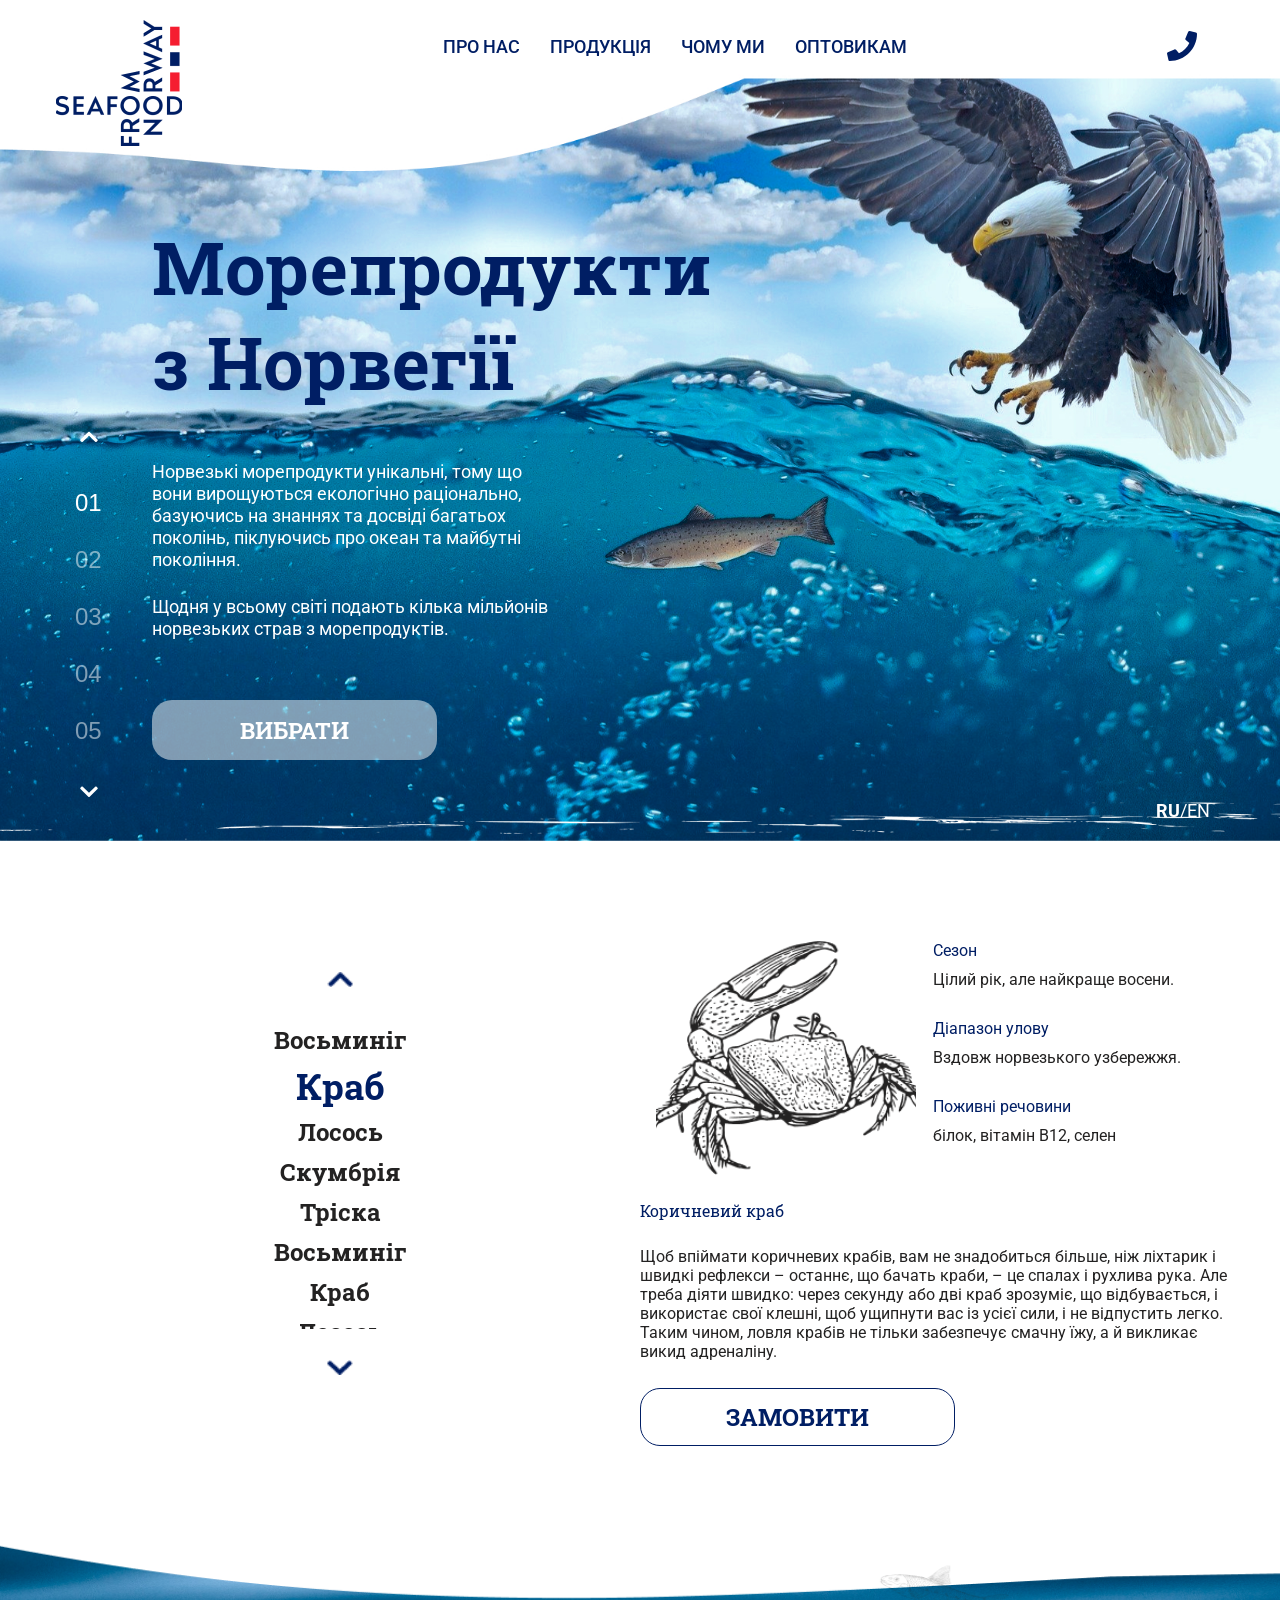
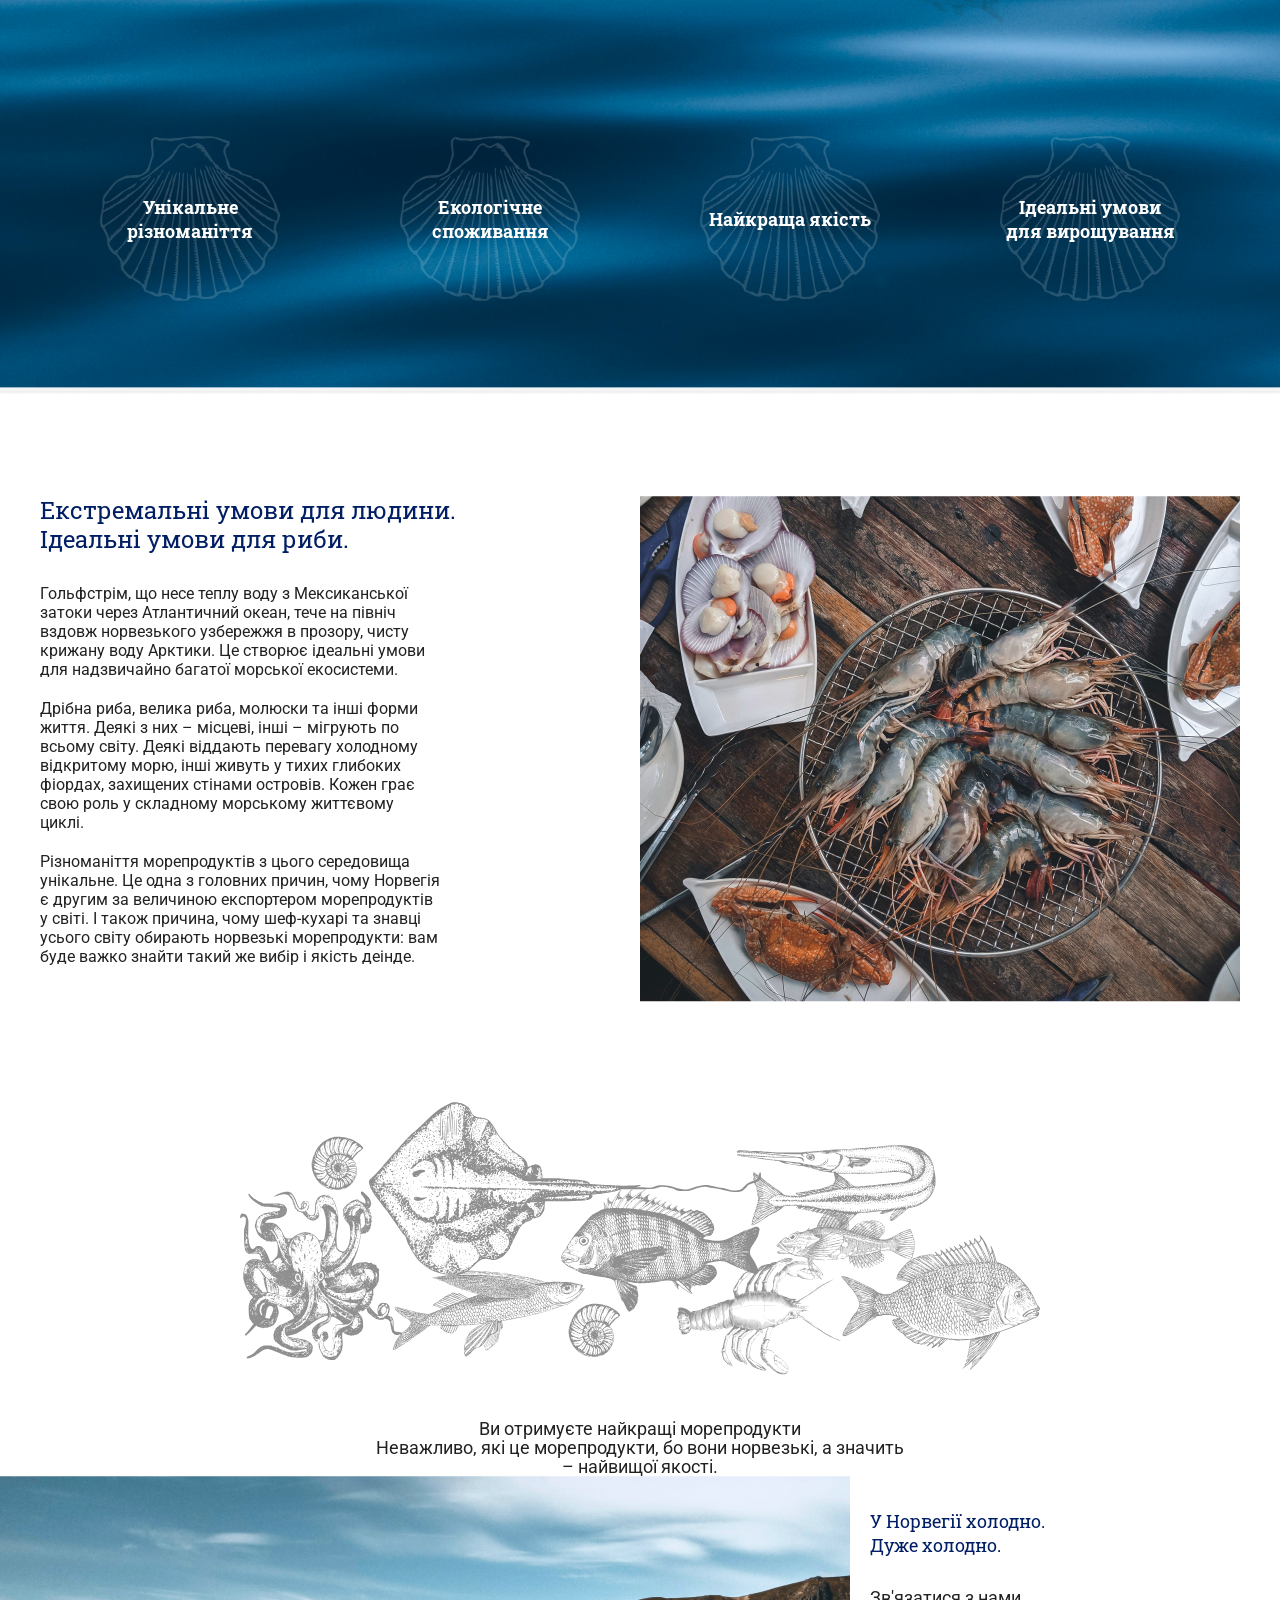
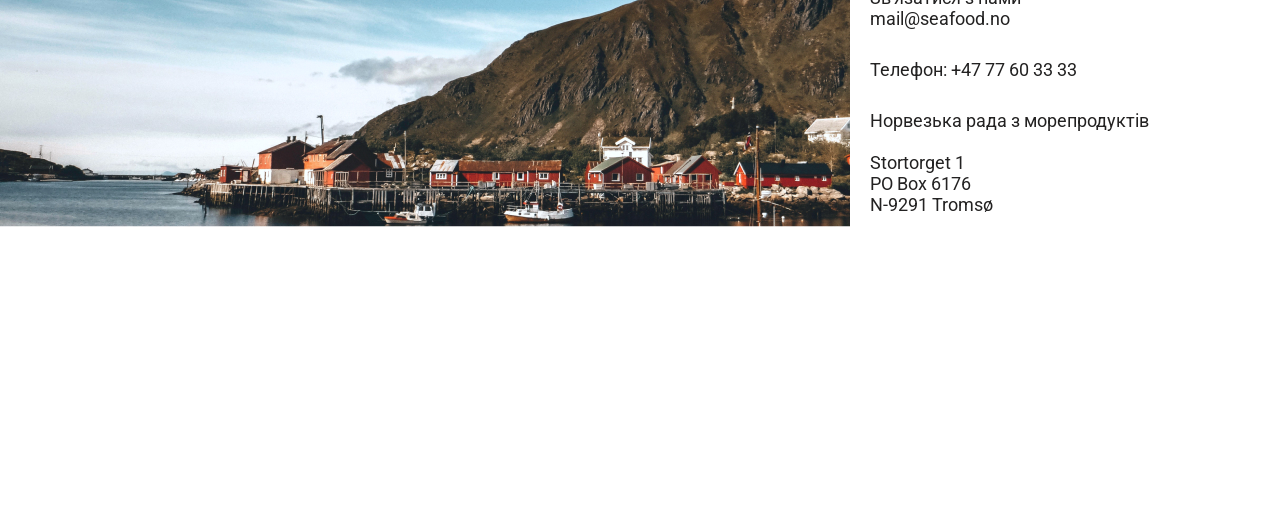
==== commit 72e002c8: "Added JS" ====
--- a/index.html
+++ b/index.html
@@ -1,10 +1,10 @@
 <!DOCTYPE html>
-<html lang="en">
+<html lang="uk">
 <head>
   <meta charset="UTF-8">
   <meta name="viewport" content="width=device-width, initial-scale=1.0">
   <meta http-equiv="X-UA-Compatible" content="ie=edge">
-  <title>Морепродукты из Норвегии</title>
+  <title>Морепродукти з Норвегії</title>
   <link rel="preconnect" href="https://fonts.googleapis.com">
   <link rel="preconnect" href="https://fonts.gstatic.com" crossorigin>
   <link href="https://fonts.googleapis.com/css2?family=Calligraffitti&family=Caveat&family=Marck+Script&family=Roboto+Slab:wght@400;700&family=Roboto:wght@400;500&family=Water+Brush&display=swap" rel="stylesheet">
@@ -24,17 +24,13 @@
       </a>
 <nav class="menu">
   <button class="menu__btn">
-    <span>
-      
-    </span>
+    <span></span>
   </button>
   <ul class="menu__list">   
-      <li class="menu__item"><a href="" class="menu__link">О нас</a></li>
-      <li class="menu__item"><a href="" class="menu__link">Продукция</a></li>
-      <li class="menu__item"><a href="" class="menu__link">Почему мы</a></li>
-      <li class="menu__item"><a href="" class="menu__link">Рецепты</a></li>
-      <li class="menu__item"><a href="" class="menu__link">История</a></li>
-      <li class="menu__item"><a href="" class="menu__link">Оптовикам</a></li>
+      <li class="menu__item"><a href="#about" class="menu__link">Про нас</a></li>
+      <li class="menu__item"><a href="#products" class="menu__link">Продукція</a></li>
+      <li class="menu__item"><a href="#about" class="menu__link">Чому ми</a></li>
+      <li class="menu__item"><a href="#wholesale" class="menu__link">Оптовикам</a></li>
   </ul>
 </nav>
       <a href="tel:38011111111111" class="phone">
@@ -46,572 +42,239 @@
   <div class="header__content">
     <div class="container">
       <h1 class="title">
-        Морепродукты из Норвегии
+        Морепродукти з Норвегії
       </h1>
 
       <div class="header-slider">
         <div class="header-slider__item">
           <p class="header-slider__text">
-            Норвежские морепродукты уникальны, потому что они выращиваются экологически рациональным 
-            образом, основываясь на знаниях и опыте многих поколений, 
-            заботясь об океане и будущих поколениях.
-          </p>
-          <p class="header-slider__text">
-            Ежедневно во всем мире подают несколько миллионов норвежских блюд из морепродуктов. 
-          </p>
-
+            Норвезькі морепродукти унікальні, тому що вони вирощуються екологічно раціонально, 
+            базуючись на знаннях та досвіді багатьох поколінь, піклуючись про океан та майбутні покоління.
+          </p>
+          <p class="header-slider__text">
+            Щодня у всьому світі подають кілька мільйонів норвезьких страв з морепродуктів.
+          </p>
         </div>
         <div class="header-slider__item">
           <p class="header-slider__text">
-            Норвежские морепродукты уникальны, потому что они выращиваются экологически 
-            рациональным образом, основываясь на знаниях и опыте многих поколений,
-             заботясь об океане и будущих поколениях.
-          </p>
-          <p class="header-slider__text">
-            Ежедневно во всем мире подают несколько миллионов норвежских блюд из морепродуктов. 
-          </p>
-
+            Норвезькі морепродукти унікальні, тому що вони вирощуються екологічно 
+            раціонально, базуючись на знаннях та досвіді багатьох поколінь,
+             піклуючись про океан та майбутні покоління.
+          </p>
+          <p class="header-slider__text">
+            Щодня у всьому світі подають кілька мільйонів норвезьких страв з морепродуктів.
+          </p>
         </div>
         <div class="header-slider__item">
           <p class="header-slider__text">
-            Норвежские морепродукты уникальны, потому что они выращиваются экологически 
-            рациональным образом, основываясь на знаниях и опыте многих поколений, 
-            заботясь об океане и будущих поколениях.
-          </p>
-          <p class="header-slider__text">
-            Ежедневно во всем мире подают несколько миллионов норвежских блюд из морепродуктов. 
+            Норвезькі морепродукти унікальні, тому що вони вирощуються екологічно 
+            раціонально, базуючись на знаннях та досвіді багатьох поколінь, 
+            піклуючись про океан та майбутні покоління.
+          </p>
+          <p class="header-slider__text">
+            Щодня у всьому світі подають кілька мільйонів норвезьких страв з морепродуктів.
           </p>
        </div>
        <div class="header-slider__item">
-        <p class="header-slider__text">
-          Норвежские морепродукты уникальны, потому что они выращиваются экологически 
-          рациональным образом, основываясь на знаниях и опыте многих поколений, 
-          заботясь об океане и будущих поколениях.
+          <p class="header-slider__text">
+            Норвезькі морепродукти унікальні, тому що вони вирощуються екологічно 
+            раціонально, базуючись на знаннях та досвіді багатьох поколінь, 
+            піклуючись про океан та майбутні покоління.
+          </p>
+          <p class="header-slider__text">
+            Щодня у всьому світі подають кілька мільйонів норвезьких страв з морепродуктів.
+          </p>
+       </div>
+       <div class="header-slider__item">
+          <p class="header-slider__text">
+            Норвезькі морепродукти унікальні, тому що вони вирощуються екологічно 
+            раціонально, базуючись на знаннях та досвіді багатьох поколінь, 
+            піклуючись про океан та майбутні покоління.
+          </p>
+          <p class="header-slider__text">
+            Щодня у всьому світі подають кілька мільйонів норвезьких страв з морепродуктів.
+          </p>
+       </div>
+       <!-- інші слайди аналогічно -->
+
+      </div>
+            <a class="header__content-btn openModalBtn" href="#" >ВИБРАТИ</a>
+        <div class="header__content-box"> 
+            <a class="header__content-link header__content-link--active" href="#">RU</a>/ 
+            <a  class="header__content-link" href="#">EN</a>
+        </div>
+    </div>
+  </div>
+</header>
+
+<main class="main">
+
+<section class="product" id="products">
+  <div class="container">
+    <div class="product__inner">
+      <div class="product__name">
+        <div class="product__list">
+          <h3 class="product__name-item">Краб</h3>
+          <h3 class="product__name-item">Лосось</h3>
+          <h3 class="product__name-item">Скумбрія</h3>
+          <h3 class="product__name-item">Тріска</h3>
+          <h3 class="product__name-item">Восьминіг</h3>
+          <!-- інші назви аналогічно -->
+        </div>
+      </div>
+      <div class="product__content">
+          <div class="product__content-element">
+          <div class="product__content-box">
+            <img class="product__content-img" src="images/product.png" alt="">
+            <ul class="product__content-list">
+              <li class="product__content-item">
+                <span>Сезон</span>
+                Цілий рік, але найкраще восени.
+              </li>
+              <li class="product__content-item">
+                <span>Діапазон улову</span>
+                Вздовж норвезького узбережжя.
+              </li>
+              <li class="product__content-item">
+                <span>Поживні речовини</span>
+                білок, вітамін B12, селен
+              </li>
+            </ul>
+          </div>
+          <h3 class="product__content-title">Коричневий краб</h3>
+          <p class="product__content-text">Щоб впіймати коричневих крабів, вам не знадобиться більше, 
+          ніж ліхтарик і швидкі рефлекси – останнє, 
+          що бачать краби, – це спалах і рухлива рука.
+          Але треба діяти швидко: через секунду або дві краб
+          зрозуміє, що відбувається, і використає свої клешні, щоб 
+          ущипнути вас із усієї сили, і не відпустить легко. 
+          Таким чином, ловля крабів не тільки забезпечує 
+          смачну їжу, а й викликає викид адреналіну.</p>
+          <button class="product__content-btn openModalBtn">ЗАМОВИТИ</button>
+        </div>
+        <!-- інші елементи продуктів аналогічно -->
+      </div>
+    </div>
+  </div>
+</section>
+
+<div class="seafood-box" id="about">
+  <div class="container">
+    <div class="seafood-box__items">
+      <div class="seafood-box__item">Унікальне різноманіття</div>
+      <div class="seafood-box__item">Екологічне споживання</div>
+      <div class="seafood-box__item">Найкраща якість</div>
+      <div class="seafood-box__item">Ідеальні умови для вирощування</div>
+    </div>
+  </div>
+</div>
+
+<div class="seafood">
+  <div class="container">
+    <div class="seafood__items">
+      <div class="seafood__item">
+        <div class="seafood__item-content">
+        <h3 class="seafood__item-title">Екстремальні умови для людини. Ідеальні умови для риби.</h3>
+        <p class="seafood__item-text">
+          Гольфстрім, що несе теплу воду з Мексиканської затоки через Атлантичний океан, тече на 
+          північ вздовж норвезького узбережжя в прозору, чисту крижану воду Арктики. Це створює ідеальні 
+          умови для надзвичайно багатої морської екосистеми.
         </p>
-        <p class="header-slider__text">
-          Ежедневно во всем мире подают несколько миллионов норвежских блюд из морепродуктов. 
+        <p class="seafood__item-text">
+          Дрібна риба, велика риба, молюски та інші форми життя. Деякі з них – місцеві, 
+          інші – мігрують по всьому світу. Деякі віддають перевагу холодному відкритому морю, 
+          інші живуть у тихих глибоких фіордах, захищених стінами островів. Кожен грає свою роль у складному морському життєвому циклі.
         </p>
-     </div>
-     <div class="header-slider__item">
-      <p class="header-slider__text">
-        Норвежские морепродукты уникальны, потому что они выращиваются экологически 
-        рациональным образом, основываясь на знаниях и опыте многих поколений, 
-        заботясь об океане и будущих поколениях.
+        <p class="seafood__item-text">
+          Різноманіття морепродуктів з цього середовища унікальне. Це одна з головних причин,
+          чому Норвегія є другим за величиною експортером морепродуктів у світі. І також причина, 
+          чому шеф-кухарі та знавці усього світу обирають норвезькі морепродукти: вам буде 
+          важко знайти такий же вибір і якість деінде.
+        </p>
+      </div>
+      <img class="seafood__item-img" src="images/content-1.jpg" alt="">
+    </div>
+    <!-- інші блоки контенту аналогічно -->
+  </div>
+</div>
+
+<blockquote class="seafood__blockquote">
+  <img class="seafood__blockquote-img" src="images/blockquote.svg" alt="">
+  <p class="seafood_blockquote-text">
+    Ви отримуєте найкращі морепродукти<br>
+    Неважливо, які це морепродукти, бо вони норвезькі, 
+    а значить – найвищої якості.  
+  </p>
+</blockquote>
+
+<div class="contacts" id="wholesale">
+  <div class="container">
+    <div class="contacts__box">
+      <p class="contacts__box-text">
+        У Норвегії холодно.
+        Дуже холодно.
       </p>
-      <p class="header-slider__text">
-        Ежедневно во всем мире подают несколько миллионов норвежских блюд из морепродуктов. 
-      </p>
-   </div>
-   
-      </div>
-            <a class="header__content-btn"  href="#">ВЫБРАТЬ</a>
-        <div class="header__content-box"> 
-            <a class="header__content-link header__content-link--active" href="#">RU</a>/
-            <a  class="header__content-link" href="#">EN</a>
-        </div>
-    </div>
-  </div>
-</header>
-
-<main class="main">
-
-    <section class="product">
-      <div class="container">
-        <div class="product__inner">
-          <div class="product__name">
-            <h3 class="product__name-item">Коричневый краб</h3>
-            <h3 class="product__name-item">Лосось</h3>
-            <h3 class="product__name-item"> Скумбрия</h3>
-            <h3 class="product__name-item">Треска</h3>
-            <h3 class="product__name-item"> Осьминог</h3>
-            <h3 class="product__name-item"> Треска</h3>
-            <h3 class="product__name-item"> Лосось</h3>
-            <h3 class="product__name-item"> Скумбрия</h3>
-            <h3 class="product__name-item">Осьминог</h3>      
-          </div>
-          <div class="product__content">
-
-              <div class="product__content-element">
-              <div class="product__content-box">
-                <img class="product__content-img" src="images/product.png" alt="">
-                <ul class="product__content-list">
-                  <li class="product__content-item">
-                    <span>Сезон</span>
-                    Круглый год, но лучше всего осенью.
-                  </li>
-                  <li class="product__content-item">
-                    <span>Диапазон улова</span>
-                    Вдоль норвежского побережья.
-                  </li>
-                  <li class="product__content-item">
-                    <span>Питательные вещества</span>
-                    белок
-                    витамин B12
-                    селен
-                  </li>
-                </ul>
-              </div>
-
-              <h3 class="product__content-title">Brown crab</h3>
-              <p class="product__content-text">Чтобы поймать коричневых крабов, вам не понадобится больше, 
-              чем фонарик и быстрые рефлексы - последнее, 
-              что видят коричневые крабы, - это вспышка и стреляющая рука.
-              Но вы должны действовать быстро: через секунду или две краб
-              понимает, что происходит, и использует свои когти, чтобы 
-              ущипнуть Вас изо всех сил, и он не отпустит Вас легко. 
-              Таким образом, ловля крабов не только обеспечивает 
-              вкусную еду, но и вызывает выброс адреналина.</p>
-              <button class="product__content-btn">ЗАКАЗАТЬ</button>
-            </div>
-            <div class="product__content-element">
-              <div class="product__content-box">
-                <img class="product__content-img" src="images/product.png" alt="">
-                <ul class="product__content-list">
-                  <li class="product__content-item">
-                    <span>Сезон</span>
-                    Круглый год, но лучше всего осенью.
-                  </li>
-                  <li class="product__content-item">
-                    <span>Диапазон улова</span>
-                    Вдоль норвежского побережья.
-                  </li>
-                  <li class="product__content-item">
-                    <span>Питательные вещества</span>
-                    белок
-                    витамин B12
-                    селен
-                  </li>
-                </ul>
-              </div>
-
-              <h3 class="product__content-title">Brown crab</h3>
-              <p class="product__content-text">Чтобы поймать коричневых крабов, вам не понадобится больше, 
-              чем фонарик и быстрые рефлексы - последнее, 
-              что видят коричневые крабы, - это вспышка и стреляющая рука.
-              Но вы должны действовать быстро: через секунду или две краб
-              понимает, что происходит, и использует свои когти, чтобы 
-              ущипнуть Вас изо всех сил, и он не отпустит Вас легко. 
-              Таким образом, ловля крабов не только обеспечивает 
-              вкусную еду, но и вызывает выброс адреналина.</p>
-              <button class="product__content-btn">ЗАКАЗАТЬ</button>
-            </div>
-            <div class="product__content-element">
-              <div class="product__content-box">
-                <img class="product__content-img" src="images/product.png" alt="">
-                <ul class="product__content-list">
-                  <li class="product__content-item">
-                    <span>Сезон</span>
-                    Круглый год, но лучше всего осенью.
-                  </li>
-                  <li class="product__content-item">
-                    <span>Диапазон улова</span>
-                    Вдоль норвежского побережья.
-                  </li>
-                  <li class="product__content-item">
-                    <span>Питательные вещества</span>
-                    белок
-                    витамин B12
-                    селен
-                  </li>
-                </ul>
-              </div>
-
-              <h3 class="product__content-title">Brown crab</h3>
-              <p class="product__content-text">Чтобы поймать коричневых крабов, вам не понадобится больше, 
-              чем фонарик и быстрые рефлексы - последнее, 
-              что видят коричневые крабы, - это вспышка и стреляющая рука.
-              Но вы должны действовать быстро: через секунду или две краб
-              понимает, что происходит, и использует свои когти, чтобы 
-              ущипнуть Вас изо всех сил, и он не отпустит Вас легко. 
-              Таким образом, ловля крабов не только обеспечивает 
-              вкусную еду, но и вызывает выброс адреналина.</p>
-              <button class="product__content-btn">ЗАКАЗАТЬ</button>
-            </div>
-            <div class="product__content-element">
-              <div class="product__content-box">
-                <img class="product__content-img" src="images/product.png" alt="">
-                <ul class="product__content-list">
-                  <li class="product__content-item">
-                    <span>Сезон</span>
-                    Круглый год, но лучше всего осенью.
-                  </li>n
-                  <li class="product__content-item">
-                    <span>Диапазон улова</span>
-                    Вдоль норвежского побережья.
-                  </li>
-                  <li class="product__content-item">
-                    <span>Питательные вещества</span>
-                    белок
-                    витамин B12
-                    селен
-                  </li>
-                </ul>
-              </div>
-
-              <h3 class="product__content-title">Brown crab</h3>
-              <p class="product__content-text">Чтобы поймать коричневых крабов, вам не понадобится больше, 
-              чем фонарик и быстрые рефлексы - последнее, 
-              что видят коричневые крабы, - это вспышка и стреляющая рука.
-              Но вы должны действовать быстро: через секунду или две краб
-              понимает, что происходит, и использует свои когти, чтобы 
-              ущипнуть Вас изо всех сил, и он не отпустит Вас легко. 
-              Таким образом, ловля крабов не только обеспечивает 
-              вкусную еду, но и вызывает выброс адреналина.</p>
-              <button class="product__content-btn">ЗАКАЗАТЬ</button>
-            </div>
-            <div class="product__content-element">
-              <div class="product__content-box">
-                <img class="product__content-img" src="images/product.png" alt="">
-                <ul class="product__content-list">
-                  <li class="product__content-item">
-                    <span>Сезон</span>
-                    Круглый год, но лучше всего осенью.
-                  </li>
-                  <li class="product__content-item">
-                    <span>Диапазон улова</span>
-                    Вдоль норвежского побережья.
-                  </li>
-                  <li class="product__content-item">
-                    <span>Питательные вещества</span>
-                    белок
-                    витамин B12
-                    селен
-                  </li>
-                </ul>
-              </div>
-
-              <h3 class="product__content-title">Brown crab</h3>
-              <p class="product__content-text">Чтобы поймать коричневых крабов, вам не понадобится больше, 
-              чем фонарик и быстрые рефлексы - последнее, 
-              что видят коричневые крабы, - это вспышка и стреляющая рука.
-              Но вы должны действовать быстро: через секунду или две краб
-              понимает, что происходит, и использует свои когти, чтобы 
-              ущипнуть Вас изо всех сил, и он не отпустит Вас легко. 
-              Таким образом, ловля крабов не только обеспечивает 
-              вкусную еду, но и вызывает выброс адреналина.</p>
-              <button class="product__content-btn">ЗАКАЗАТЬ</button>
-            </div>
-            <div class="product__content-element">
-              <div class="product__content-box">
-                <img class="product__content-img" src="images/product.png" alt="">
-                <ul class="product__content-list">
-                  <li class="product__content-item">
-                    <span>Сезон</span>
-                    Круглый год, но лучше всего осенью.
-                  </li>
-                  <li class="product__content-item">
-                    <span>Диапазон улова</span>
-                    Вдоль норвежского побережья.
-                  </li>
-                  <li class="product__content-item">
-                    <span>Питательные вещества</span>
-                    белок
-                    витамин B12
-                    селен
-                  </li>
-                </ul>
-              </div>
-
-              <h3 class="product__content-title">Brown crab</h3>
-              <p class="product__content-text">Чтобы поймать коричневых крабов, вам не понадобится больше, 
-              чем фонарик и быстрые рефлексы - последнее, 
-              что видят коричневые крабы, - это вспышка и стреляющая рука.
-              Но вы должны действовать быстро: через секунду или две краб
-              понимает, что происходит, и использует свои когти, чтобы 
-              ущипнуть Вас изо всех сил, и он не отпустит Вас легко. 
-              Таким образом, ловля крабов не только обеспечивает 
-              вкусную еду, но и вызывает выброс адреналина.</p>
-              <button class="product__content-btn">ЗАКАЗАТЬ</button>
-            </div>
-            <div class="product__content-element">
-              <div class="product__content-box">
-                <img class="product__content-img" src="images/product.png" alt="">
-                <ul class="product__content-list">
-                  <li class="product__content-item">
-                    <span>Сезон</span>
-                    Круглый год, но лучше всего осенью.
-                  </li>
-                  <li class="product__content-item">
-                    <span>Диапазон улова</span>
-                    Вдоль норвежского побережья.
-                  </li>
-                  <li class="product__content-item">
-                    <span>Питательные вещества</span>
-                    белок
-                    витамин B12
-                    селен
-                  </li>
-                </ul>
-              </div>
-
-              <h3 class="product__content-title">Brown crab</h3>
-              <p class="product__content-text">Чтобы поймать коричневых крабов, вам не понадобится больше, 
-              чем фонарик и быстрые рефлексы - последнее, 
-              что видят коричневые крабы, - это вспышка и стреляющая рука.
-              Но вы должны действовать быстро: через секунду или две краб
-              понимает, что происходит, и использует свои когти, чтобы 
-              ущипнуть Вас изо всех сил, и он не отпустит Вас легко. 
-              Таким образом, ловля крабов не только обеспечивает 
-              вкусную еду, но и вызывает выброс адреналина.</p>
-              <button class="product__content-btn">ЗАКАЗАТЬ</button>
-            </div>
-            <div class="product__content-element">
-              <div class="product__content-box">
-                <img class="product__content-img" src="images/product.png" alt="">
-                <ul class="product__content-list">
-                  <li class="product__content-item">
-                    <span>Сезон</span>
-                    Круглый год, но лучше всего осенью.
-                  </li>
-                  <li class="product__content-item">
-                    <span>Диапазон улова</span>
-                    Вдоль норвежского побережья.
-                  </li>
-                  <li class="product__content-item">
-                    <span>Питательные вещества</span>
-                    белок
-                    витамин B12
-                    селен
-                  </li>
-                </ul>
-              </div>
-
-              <h3 class="product__content-title">Brown crab</h3>
-              <p class="product__content-text">Чтобы поймать коричневых крабов, вам не понадобится больше, 
-              чем фонарик и быстрые рефлексы - последнее, 
-              что видят коричневые крабы, - это вспышка и стреляющая рука.
-              Но вы должны действовать быстро: через секунду или две краб
-              понимает, что происходит, и использует свои когти, чтобы 
-              ущипнуть Вас изо всех сил, и он не отпустит Вас легко. 
-              Таким образом, ловля крабов не только обеспечивает 
-              вкусную еду, но и вызывает выброс адреналина.</p>
-              <button class="product__content-btn">ЗАКАЗАТЬ</button>
-            </div>
-            <div class="product__content-element">
-              <div class="product__content-box">
-                <img class="product__content-img" src="images/product.png" alt="">
-                <ul class="product__content-list">
-                  <li class="product__content-item">
-                    <span>Сезон</span>
-                    Круглый год, но лучше всего осенью.
-                  </li>
-                  <li class="product__content-item">
-                    <span>Диапазон улова</span>
-                    Вдоль норвежского побережья.
-                  </li>
-                  <li class="product__content-item">
-                    <span>Питательные вещества</span>
-                    белок
-                    витамин B12
-                    селен
-                  </li>
-                </ul>
-              </div>
-
-              <h3 class="product__content-title">Brown crab</h3>
-              <p class="product__content-text">Чтобы поймать коричневых крабов, вам не понадобится больше, 
-              чем фонарик и быстрые рефлексы - последнее, 
-              что видят коричневые крабы, - это вспышка и стреляющая рука.
-              Но вы должны действовать быстро: через секунду или две краб
-              понимает, что происходит, и использует свои когти, чтобы 
-              ущипнуть Вас изо всех сил, и он не отпустит Вас легко. 
-              Таким образом, ловля крабов не только обеспечивает 
-              вкусную еду, но и вызывает выброс адреналина.</p>
-              <button class="product__content-btn">ЗАКАЗАТЬ</button>
-            </div>
-          </div>
-        </div>
-      </div>
-  </section>
-
-<div class="seafood-box">
-  <div class="container">
-    <div class="seafood-box__items">
-      <div class="seafood-box__item">Уникальное разнообразие</div>
-      <div class="seafood-box__item">Экологическое потребление</div>
-      <div class="seafood-box__item">Лучшее качество</div>
-      <div class="seafood-box__item">Идеальные условия для выращивания</div>
-    </div>
-  </div>
-</div>
-
-    <div class="seafood">
-      <div class="container">
-        <div class="seafood__items">
-          <div class="seafood__item">
-            <div class="seafood__item-content">
-            <h3 class="seafood__item-title">Экстремальные условия для человека. Идеальные условия для рыб.</h3>
-            <p class="seafood__item-text">
-              Гольфстрим, несущий теплую воду из Мексиканского залива через Атлантический океан, течет на 
-              север вдоль норвежского побережья в прозрачную, чистую ледяную воду Арктики. Это создает идеальные 
-              условия для невероятно богатой морской экосистемы. 
-
-            </p>
-            <p class="seafood__item-text">
-                Мелкая рыба, большая рыба, моллюски и другие формы жизни. Некоторые из них - местное население, 
-            другие - мигрируют или проеплывают через земной шар. Некоторые предпочитают холодное открытое море, 
-            другие живут в тихих глубоких фьордах, 
-            защищенных стеной островов и шхер. Каждый из них играет свою роль в сложном и 
-            увлекательном морском жизненном цикле.
-            </p>
-            <p class="seafood__item-text">
-              
-            Разнообразие морепродуктов из этой среды уникально. Это одна из основных причин,
-            почему Норвегия является вторым по величине экспортером морепродуктов в мире. И есть также 
-            причина, по которой повара и знатоки всего мира выбирают морепродукты из Норвегии: вам будет 
-            сложно найти такой же выбор и качество где-либо еще.
-            </p>
-          </div>
-          <img class="seafood__item-img" src="images/content-1.jpg" alt="">
-        </div>
-
-          <div class="seafood__item seafood__item--text-right">
-            <img class="seafood__item-img" src="images/content-2.png" alt="">
-            <div class="seafood__item-content">  
-              <h3 class="seafood__item-title">Лучшее качество морепродуктов</h3>
-              <p class="seafood__item-text">
-                Норвежские морепродукты - это качественные морепродукты, и мы рады ими поделиться. 
-                Вот почему нашими морепродуктами наслаждаются во всем мире. 
-                Международное значение этой отрасли наглядно демонстрирует тот факт, что норвежские морепродукты путешествуют примерно в 150 стран.
-                Мы второй по величине экспортер морепродуктов в мире.
-                  
-              </p>
-            </div>
-          </div>
-
-          <div class="seafood__item">
-              <div class="seafood__item-content">
-                <h3 class="seafood__item-title">Экологическое потребление</h3>
-                <p class="seafood__item-text">
-                  Великолепная прибрежная природа Норвегии и разнообразие жизни, которое она поддерживает, - 
-                  это основа нашего существования с каменного века. Мы знаем, что обязаны передать это будущим 
-                  поколениям. Море - это дар, который продолжает дарить, но только до тех пор, пока мы продолжаем 
-                  уважать его и бережно относимся к тому, что нам было дано.
-
-              
-                </p>
-              <h3 class="seafood__item-title">Идеальные условия выращивания</h3>
-              <p class="seafood__item-text">
-                Норвегия имеет одну из самых передовых и хорошо зарекомендовавших себя систем устойчивого 
-                развития и управления как в рыболовстве, так и в аквакультуре. Это не случайность,
-                а систематическая работа на всех уровнях, обеспечивающая безопасность потребителей и 
-                благополучие рыб. 
-              </p>
-              <p class="seafood__item-text">
-              
-              Большой упор на благополучие животных и строгие правила означают, 
-              что наши морепродукты неизменно высокого качества и безопасны для употребления.
-              Производство является экологически безопасным и ответственным, 
-              оставляя минимальный след на окружающую среду.
-             </p>
-             </div>
-              <img class="seafood__item-img" src="images/content-3.png" alt="">
-           </div>
-          </div>
-
-           <blockquote class="seafood__blockquote">
-           <img class="seafood__blockquote-img" src="images/blockquote.svg" alt="">
-           <p class="seafood_blockquote-text">
-             Вы получаете самые лучшие морепродукты<br>
-             Неважно, что это за морепродукты, потому что они норвежские, 
-             а значит - самого лучшего качества.  
-           </p>
-           </blockquote>   
-     </div>
-   </div>
- 
-   <div class="contacts">
-    <div class="container">
-      <div class="contacts__box">
-        <p class="contacts__box-text">
-          В Норвегии холодно.
-          Очень холодно.
-        </p>
-        <ul class="contacts__box-list">
-          <li class="contacts__box-item">
-           <span>Связаться с нами</span> 
-            <a href="mailto:mail@seafood.no">mail@seafood.no</a> 
-            
-          </li>
-          <li class="contacts__box-item">
-            Телефон: <a href="tel:4777603333">+47 77 60 33 33</a>
-
-          </li>
-          <li class="contacts__box-item">
-            <span>Норвежский совет по морепродуктам  </span><br>
-            Stortorget 1<br>  
-            PO Box 6176 <br>  
-            N-9291 Tromsø 
-          </li>
-        </ul>
-      </div>
-    </div>
-   </div>
-</main>
-<footer class="footer">
-  <div class="container">
-    <div class="footer__inner">
-      <ul class="footer-social__list">
-        <li class="footer-social__item">
-          <a href="#" class="footer-social__link">
-            <svg width="40" height="41" viewBox="0 0 40 41" fill="none" xmlns="http://www.w3.org/2000/svg">
-              <path d="M28.8285 0.949219H10.7C4.79993 0.949219 0 5.74915 0 11.6492V29.778C0 35.6778 4.79993 40.4777 10.7 40.4777H28.8288C34.7286 40.4777 39.5285 35.6778 39.5285 29.778V11.6492C39.5285 5.74915 34.7286 0.949219 28.8285 0.949219V0.949219ZM37.2112 29.778C37.2112 34.4 33.4508 38.1604 28.8285 38.1604H10.7C6.07772 38.1604 2.31733 34.4 2.31733 29.778V11.6492C2.31733 7.02693 6.07772 3.26655 10.7 3.26655H28.8288C33.4508 3.26655 37.2112 7.02693 37.2112 11.6492V29.778Z" fill="#C4C4C4"/>
-              <path d="M19.7623 9.90527C13.8025 9.90527 8.95404 14.7538 8.95404 20.7136C8.95404 26.6734 13.8025 31.5218 19.7623 31.5218C25.7221 31.5218 30.5706 26.6734 30.5706 20.7136C30.5706 14.7538 25.7221 9.90527 19.7623 9.90527ZM19.7623 29.2045C15.0806 29.2045 11.2714 25.3956 11.2714 20.7136C11.2714 16.0318 15.0806 12.2226 19.7623 12.2226C24.4443 12.2226 28.2533 16.0318 28.2533 20.7136C28.2533 25.3956 24.4443 29.2045 19.7623 29.2045Z" fill="#C4C4C4"/>
-              <path d="M30.8304 6.06665C29.0692 6.06665 27.6367 7.49945 27.6367 9.26037C27.6367 11.0216 29.0692 12.4544 30.8304 12.4544C32.5917 12.4544 34.0245 11.0216 34.0245 9.26037C34.0245 7.49915 32.5917 6.06665 30.8304 6.06665ZM30.8304 10.1368C30.3473 10.1368 29.954 9.7435 29.954 9.26037C29.954 8.77694 30.3473 8.38398 30.8304 8.38398C31.3139 8.38398 31.7071 8.77694 31.7071 9.26037C31.7071 9.7435 31.3139 10.1368 30.8304 10.1368Z" fill="#C4C4C4"/>
-              </svg>
-              
-          </a>
+      <ul class="contacts__box-list">
+        <li class="contacts__box-item">
+         <span>Зв'язатися з нами</span> 
+          <a href="mailto:mail@seafood.no">mail@seafood.no</a> 
         </li>
-        <li class="footer-social__item">
-          <a href="#" class="footer-social__link">
-            <svg width="41" height="32" viewBox="0 0 41 32" fill="none" xmlns="http://www.w3.org/2000/svg">
-              <path d="M40.1983 0.801981C39.8065 0.317828 39.1568 0.138283 38.5791 0.353737L1.88723 13.8038C1.1542 14.0741 0.639673 14.7294 0.544153 15.5142C0.449549 16.2952 0.788904 17.053 1.4255 17.4892L6.67024 21.1209C7.17836 21.4729 7.83174 21.5107 8.37586 21.2194L19.7528 15.1337L10.8859 21.8496C10.4697 22.1651 10.221 22.6681 10.221 23.195V29.4159C10.221 30.0576 10.5679 30.6455 11.1264 30.9507C11.6858 31.2559 12.3615 31.2256 12.8928 30.8702L16.8774 28.1891L20.7959 30.8993C21.1392 31.138 21.5481 31.2637 21.9607 31.2637C22.1002 31.2637 22.2403 31.2491 22.3782 31.22C22.9285 31.1036 23.4152 30.7588 23.714 30.274L40.3146 2.50704C40.6378 1.97243 40.5914 1.2883 40.1983 0.801981ZM21.8732 28.7655L17.8152 25.9587C17.533 25.7631 17.2076 25.6653 16.8826 25.6653C16.5646 25.6653 16.2463 25.7591 15.9677 25.9467L12.5659 28.2355V23.546L28.2229 11.6871C28.9221 11.1574 29.0982 10.1934 28.6322 9.44491C28.1659 8.6964 27.2323 8.44348 26.4605 8.85644L7.64955 18.9187L3.21352 15.8469L37.0016 3.46142L21.8732 28.7655Z" fill="#C4C4C4"/>
-              </svg>
-              
-          </a>
+        <li class="contacts__box-item">
+          Телефон: <a href="tel:4777603333">+47 77 60 33 33</a>
         </li>
-        <li class="footer-social__item">
-          <a href="#" class="footer-social__link">
-            <svg width="41" height="40" viewBox="0 0 41 40" fill="none" xmlns="http://www.w3.org/2000/svg">
-              <path d="M34.4426 5.95532C30.8218 2.33456 26.0089 0.34082 20.8881 0.34082C20.8878 0.34082 20.8866 0.34082 20.8863 0.34082C18.3537 0.341122 15.8855 0.83149 13.551 1.79865C11.2162 2.76582 9.12442 4.16424 7.33334 5.95532C3.71288 9.57578 1.71914 14.3896 1.71914 19.5098C1.71914 22.5633 2.4559 25.5978 3.85191 28.3014L0.629839 37.5062C0.402749 38.1555 0.563491 38.8612 1.05024 39.3477C1.39072 39.6885 1.83887 39.8694 2.29968 39.8694C2.49722 39.8694 2.69686 39.8362 2.89168 39.7681L12.0965 36.5463C14.8001 37.9423 17.8346 38.6791 20.8881 38.6791C26.0083 38.6791 30.8218 36.685 34.4426 33.0646C38.0631 29.4441 40.0571 24.6303 40.0571 19.5101C40.0571 14.3896 38.0634 9.57578 34.4426 5.95532ZM32.8032 31.4252C29.6207 34.6081 25.3889 36.3605 20.8881 36.3605C18.1347 36.3605 15.3994 35.6796 12.9777 34.3906C12.5386 34.1572 12.0196 34.1171 11.5536 34.2803L3.19085 37.2071L6.11798 28.8443C6.28113 28.3777 6.24072 27.8587 6.0073 27.4199C4.71865 24.9988 4.03738 22.2635 4.03738 19.5098C4.03738 15.009 5.79016 10.7773 8.97273 7.59471C12.155 4.41244 16.3861 2.65966 20.8866 2.65906H20.8881C25.3892 2.65906 29.6207 4.41184 32.8032 7.59471C35.9861 10.7773 37.7389 15.0087 37.7389 19.5098C37.7389 24.0109 35.9861 28.2426 32.8032 31.4252Z" fill="#C4C4C4"/>
-              <path d="M28.0123 21.2221C27.1305 20.3403 25.6956 20.3403 24.8137 21.2221L23.8493 22.1866C21.4544 20.8817 19.5165 18.9437 18.2113 16.5489L19.1757 15.5844C20.0578 14.7026 20.0578 13.2677 19.1757 12.3859L16.5767 9.78685C15.6949 8.90503 14.26 8.90503 13.3781 9.78685L11.2991 11.8659C10.1081 13.0569 10.0487 15.1043 11.1317 17.6312C12.072 19.8252 13.7928 22.2366 15.9772 24.421C18.1615 26.6053 20.5729 28.3261 22.7669 29.2665C23.9675 29.781 25.0595 30.0376 26.0032 30.0376C27.0457 30.0376 27.907 29.7243 28.5322 29.0991L30.6113 27.0197V27.02C31.0386 26.5927 31.2739 26.0248 31.2739 25.4207C31.2739 24.8164 31.0386 24.2485 30.6113 23.8214L28.0123 21.2221ZM26.8928 27.4597C26.5529 27.7996 25.5077 27.9187 23.6804 27.1358C21.7509 26.3089 19.5973 24.7624 17.6165 22.7816C15.6358 20.8008 14.0896 18.6476 13.2626 16.718C12.4794 14.8908 12.5986 13.8452 12.9384 13.5053L14.9777 11.466L17.4965 13.9851L16.2893 15.1927C15.7434 15.7385 15.6116 16.5664 15.9618 17.2527C17.549 20.365 20.0331 22.8492 23.1454 24.4364C23.8321 24.7865 24.6599 24.655 25.2058 24.1089L26.413 22.9016L28.9321 25.4207L26.8928 27.4597Z" fill="#C4C4C4"/>
-              </svg>
-              
-          </a>
-        </li>
-        <li class="footer-social__item">
-          <a href="#" class="footer-social__link">
-            <svg width="24" height="40" viewBox="0 0 24 40" fill="none" xmlns="http://www.w3.org/2000/svg">
-              <path d="M14.2638 39.2637H7.77447C6.69054 39.2637 5.8088 38.4151 5.8088 37.3719V23.2848H2.02277C0.938836 23.2848 0.0570984 22.4359 0.0570984 21.393V15.3567C0.0570984 14.3135 0.938836 13.4649 2.02277 13.4649H5.8088V10.4421C5.8088 7.44495 6.78669 4.89498 8.63642 3.06834C10.4945 1.23338 13.0912 0.263672 16.1457 0.263672L21.0948 0.271408C22.1769 0.273193 23.0571 1.1218 23.0571 2.16321V7.76779C23.0571 8.81099 22.1757 9.65959 21.092 9.65959L17.7599 9.66078C16.7436 9.66078 16.4849 9.85686 16.4295 9.91697C16.3383 10.0166 16.2298 10.2984 16.2298 11.0765V13.4646H20.8416C21.1888 13.4646 21.5252 13.547 21.8143 13.7024C22.4378 14.0377 22.8255 14.6718 22.8255 15.357L22.8231 21.3933C22.8231 22.4359 21.9413 23.2845 20.8574 23.2845H16.2298V37.3719C16.2298 38.4151 15.3478 39.2637 14.2638 39.2637ZM8.18442 36.9773H13.8539V22.2613C13.8539 21.5647 14.4428 20.9982 15.1663 20.9982H20.4474L20.4496 15.7513H15.166C14.4425 15.7513 13.8539 15.1847 13.8539 14.4882V11.0765C13.8539 10.1833 13.9482 9.16745 14.6487 8.40395C15.4952 7.48096 16.8293 7.37444 17.7593 7.37444L20.6815 7.37325V2.55716L16.1439 2.55002C11.2349 2.55002 8.18442 5.57428 8.18442 10.4421V14.4882C8.18442 15.1844 7.59577 15.7513 6.87233 15.7513H2.43272V20.9982H6.87233C7.59577 20.9982 8.18442 21.5647 8.18442 22.2613V36.9773Z" fill="#C4C4C4"/>
-              </svg>
-              
-          </a>
+        <li class="contacts__box-item">
+          <span>Норвезька рада з морепродуктів</span><br>
+          Stortorget 1<br>  
+          PO Box 6176 <br>  
+          N-9291 Tromsø 
         </li>
       </ul>
-      <nav class="menu">
-        <ul class="menu__list">   
-            <li class="menu__item"><a href="" class="menu__link">О нас</a></li>
-            <li class="menu__item"><a href="" class="menu__link">Продукция</a></li>
-            <li class="menu__item"><a href="" class="menu__link">Почему мы</a></li>
-            <li class="menu__item"><a href="" class="menu__link">Рецепты</a></li>
-            <li class="menu__item"><a href="" class="menu__link">История</a></li>
-            <li class="menu__item"><a href="" class="menu__link">Оптовикам</a></li>
-        </ul>
-      </nav>
-      <a href="#" class="logo">
-        <img src="images/logo.png" alt="" class="logo__img">
-      </a>
-
+    </div>
+  </div>
+</div>
+
+<footer class="footer">
+  <div class="container">
+    <div class="footer__inner">
+      <!-- соціальні мережі та меню залишаються без змін -->
     </div>
   </div>
 </footer>
 
-
-  
-
-  <script src="https://ajax.googleapis.com/ajax/libs/jquery/3.4.1/jquery.min.js"></script>
-  <script src="js/slick.min.js"></script>
-  <script src="js/jquery.fancybox.min.js"></script>
-  <script src="js/main.js"></script>
+<div id="modal" class="modal">
+  <div class="modal__content">
+    <span class="modal__close" id="closeModal">&times;</span>
+    <h2>Залиште заявку</h2>
+    <form class="modal__form">
+      <label>
+        Ім'я:
+        <input type="text" name="name" required
+              oninput="this.value = this.value.replace(/[^a-zA-ZА-Яа-яЁёІіЇїЄє]/g,'')">
+      </label>
+      <label>
+        Телефон:
+        <input type="tel" name="phone" placeholder="+38 (___) ___-__-__" required
+              oninput="this.value = this.value.replace(/[^0-9]/g,'')">
+      </label>
+      <label>
+        Оберіть продукт:
+        <select name="product" required>
+          <option value="Коричневий краб">Коричневий краб</option>
+          <option value="Лосось">Лосось</option>
+          <option value="Скумбрія">Скумбрія</option>
+          <option value="Тріска">Тріска</option>
+          <option value="Восьминіг">Восьминіг</option>
+        </select>
+      </label>
+      <button type="submit" class="modal__submit">Відправити</button>
+    </form>
+  </div>
+</div>
+
+<script src="https://ajax.googleapis.com/ajax/libs/jquery/3.4.1/jquery.min.js"></script>
+<script src="js/slick.min.js"></script>
+<script src="js/jquery.fancybox.min.js"></script>
+<script src="js/main.js"></script>
+
 </body>
-</html>+</html>
--- a/css/style.css
+++ b/css/style.css
@@ -195,48 +195,66 @@
     display: flex;
     justify-content:space-between;
 }
-
-.product__name{
-   width: 510px; 
-   text-align: center;
-   padding-top: 41px;
-   
-
-}
-
-.product__name-item{
-    font-family: 'Roboto Slab';
-    font-size: 24px;
-    line-height: 32px;
-    cursor: pointer;
-}
-
-.product__name-item.slick-current{
-    font-weight: 700px;
-    font-size: 36px;
-    color: #001E64;
-    line-height: 44px;
-
-}
-
-.product__name-item + .product__name-item{
-    margin-top: 30px;
-    
-}
-
-.product-prev{
-    position:absolute; 
-    top:0;
-    left: 50%;
-    transform: translateX(-50%);
-}
+.product__name {
+  width: 510px;
+  text-align: center;
+  position: relative;
+  margin: 80px auto;
+}
+
+.product__list {
+  display: flex;
+  flex-direction: column;
+  gap: 30px;
+}
+
+.product__list .slick-slide {
+  padding-bottom: 6px; /* пространство для стрелок */
+}
+
+.product__name-item {
+  font-family: 'Roboto Slab', serif;
+  font-size: 24px;
+  line-height: 32px;
+  cursor: pointer;
+  text-align: center;
+  white-space: normal;
+  word-break: break-word;
+}
+
+.product__name-item.slick-current {
+  font-weight: 700;
+  font-size: 36px;
+  color: #001E64;
+  line-height: 44px;
+}
+
+/* стрелки */
 .product-prev,
-.product-next{
-    border: none;
-    background-color: transparent;
-    padding: 0;
-    cursor: pointer;
-}
+.product-next {
+  position: absolute;
+  left: 50%;
+  transform: translateX(-50%);
+  border: none;
+  background: transparent;
+  cursor: pointer;
+  z-index: 10;
+}
+
+.product-prev {
+  top: -50px;
+}
+
+.product-next {
+  bottom: -50px;
+}
+
+.product-prev img,
+.product-next img {
+  width: 25px;
+  height: auto;
+}
+
 
 .product__content{
     width: 600px;
@@ -488,6 +506,98 @@
     background-color: #001E64;
 }
 
+/* Базовое затемнение */
+.modal {
+  display: none; 
+  position: fixed;
+  z-index: 2000;
+  left: 0; top: 0;
+  width: 100%; height: 100%;
+  background: rgba(0,0,0,0.6);
+  justify-content: center; 
+  align-items: center;
+  padding: 15px; /* отступы для мобилок */
+}
+
+/* Само окно */
+.modal__content {
+  background: #fff;
+  padding: 30px 25px;
+  border-radius: 20px;
+  width: 100%;
+  max-width: 500px; /* больше чем было */
+  text-align: center;
+  position: relative;
+  box-shadow: 0 8px 30px rgba(0,0,0,0.2);
+  animation: modalFade 0.3s ease;
+}
+
+/* Заголовок */
+.modal__title {
+  font-family: 'Roboto Slab', serif;
+  font-size: 28px;
+  margin-bottom: 20px;
+  color: #001E64;
+}
+
+/* Кнопка закрытия */
+.modal__close {
+  position: absolute;
+  top: 15px; right: 20px;
+  font-size: 30px;
+  font-weight: bold;
+  color: #001E64;
+  cursor: pointer;
+  transition: transform 0.2s;
+}
+.modal__close:hover {
+  transform: scale(1.2);
+}
+
+/* Форма */
+.modal__form {
+  display: flex;
+  flex-direction: column;
+  gap: 15px;
+  text-align: left;
+}
+
+.modal__form label {
+  font-size: 16px;
+  font-weight: 500;
+  color: #001E64;
+}
+
+.modal__form input,
+.modal__form select {
+  padding: 12px;
+  border: 1px solid #ccc;
+  border-radius: 12px;
+  width: 100%;
+  font-size: 16px;
+}
+
+/* Кнопка отправки */
+.modal__submit {
+  background: #001E64;
+  color: white;
+  border: none;
+  padding: 14px;
+  border-radius: 12px;
+  cursor: pointer;
+  font-size: 18px;
+  font-weight: 700;
+  transition: all .3s;
+}
+.modal__submit:hover {
+  background: #00308a;
+}
+
+@keyframes modalFade {
+  from {opacity: 0; transform: translateY(-20px);}
+  to {opacity: 1; transform: translateY(0);}
+}
+
 
 @media (max-width: 1160px){
     .product__name{
@@ -588,48 +698,64 @@
     }
 
 }
-@media (max-width: 890px){
-    .product__inner{
-        display:block;
-    }
-    .product__content{
-        margin: 0 auto;
-    }
-    .product__name{
-        width: 100%;
-        padding-top: 0;
-        margin-bottom: 80px;
-    }
-
-    .product__name-item + .product__name-item{
-        margin-top: 0;
-    }
-    .product__name-item.slick-current{
-        line-height: 44px;
-    }
-
-    .product__name .slick-dots{
-        left:0;
-        right:0;
-        flex-direction: row;
-        justify-content: center;
-    }
-
-    .product__name .slick-dots button{
-        width:10px;
-        height:10px;
-        font-size: 0;
-        padding:0;
-        background-color:grey;
-        border-radius: 50%;
-        margin: 0 5px;
-    }
-    
-    .product__name .slick-active button{
-        background-color: #001E64
-    }
-
-}
+@media (max-width: 890px) {
+  .product__inner {
+    display: block;
+  }
+
+  .product__content {
+    margin: 0 auto;
+  }
+
+  /* сам список продуктов */
+  .product__name {
+    width: 100%;
+    padding-top: 0;
+    margin-bottom: 80px;
+    position: relative;
+  }
+
+  .product__list {
+    flex-direction: row; /* горизонтальный слайдер */
+    gap: 15px;
+  }
+
+  .product__name-item + .product__name-item {
+    margin-top: 0;
+  }
+
+  .product__name-item.slick-current {
+    line-height: 44px;
+    font-size: 28px; /* чуть меньше на мобильных */
+  }
+
+  /* точки слайдера */
+  .product__name .slick-dots {
+    left: 0;
+    right: 0;
+    bottom: -30px; /* под списком */
+    flex-direction: row;
+    justify-content: center;
+  }
+
+  .product__name .slick-dots button {
+    width: 10px;
+    height: 10px;
+    font-size: 0;
+    padding: 0;
+    background-color: grey;
+    border-radius: 50%;
+    margin: 0 5px;
+  }
+
+  .product__name .slick-active button {
+    background-color: #001E64;
+  }
+
+ 
+}
+
+
 @media (max-width: 745px){
     .title{
         font-size: 50px;
@@ -677,6 +803,19 @@
     .product__content-box{
         width: 100%;
     }
+
+    .modal__content {
+    max-width: 100%;
+    border-radius: 12px;
+    padding: 20px 15px;
+  }
+  .modal__title {
+    font-size: 22px;
+  }
+  .modal__submit {
+    font-size: 16px;
+    padding: 12px;
+  }
 }
 
 
@@ -710,7 +849,27 @@
     .product{
         padding-top: 50px;
     }
-}
+
+    .product__name-item {
+        font-size: 20px;
+        line-height: 26px;
+    }
+    .product__list .slick-slide {
+        padding-bottom: 60px; /* больше места на маленьких экранах */
+    }
+
+    /* Дополнительно для совсем маленьких экранов */
+ 
+  .product__list {
+    gap: 10px;
+  }
+
+  .product__name-item.slick-current {
+    font-size: 24px;
+  }
+}
+
+
 
 @media (max-width: 371px){
     .title{
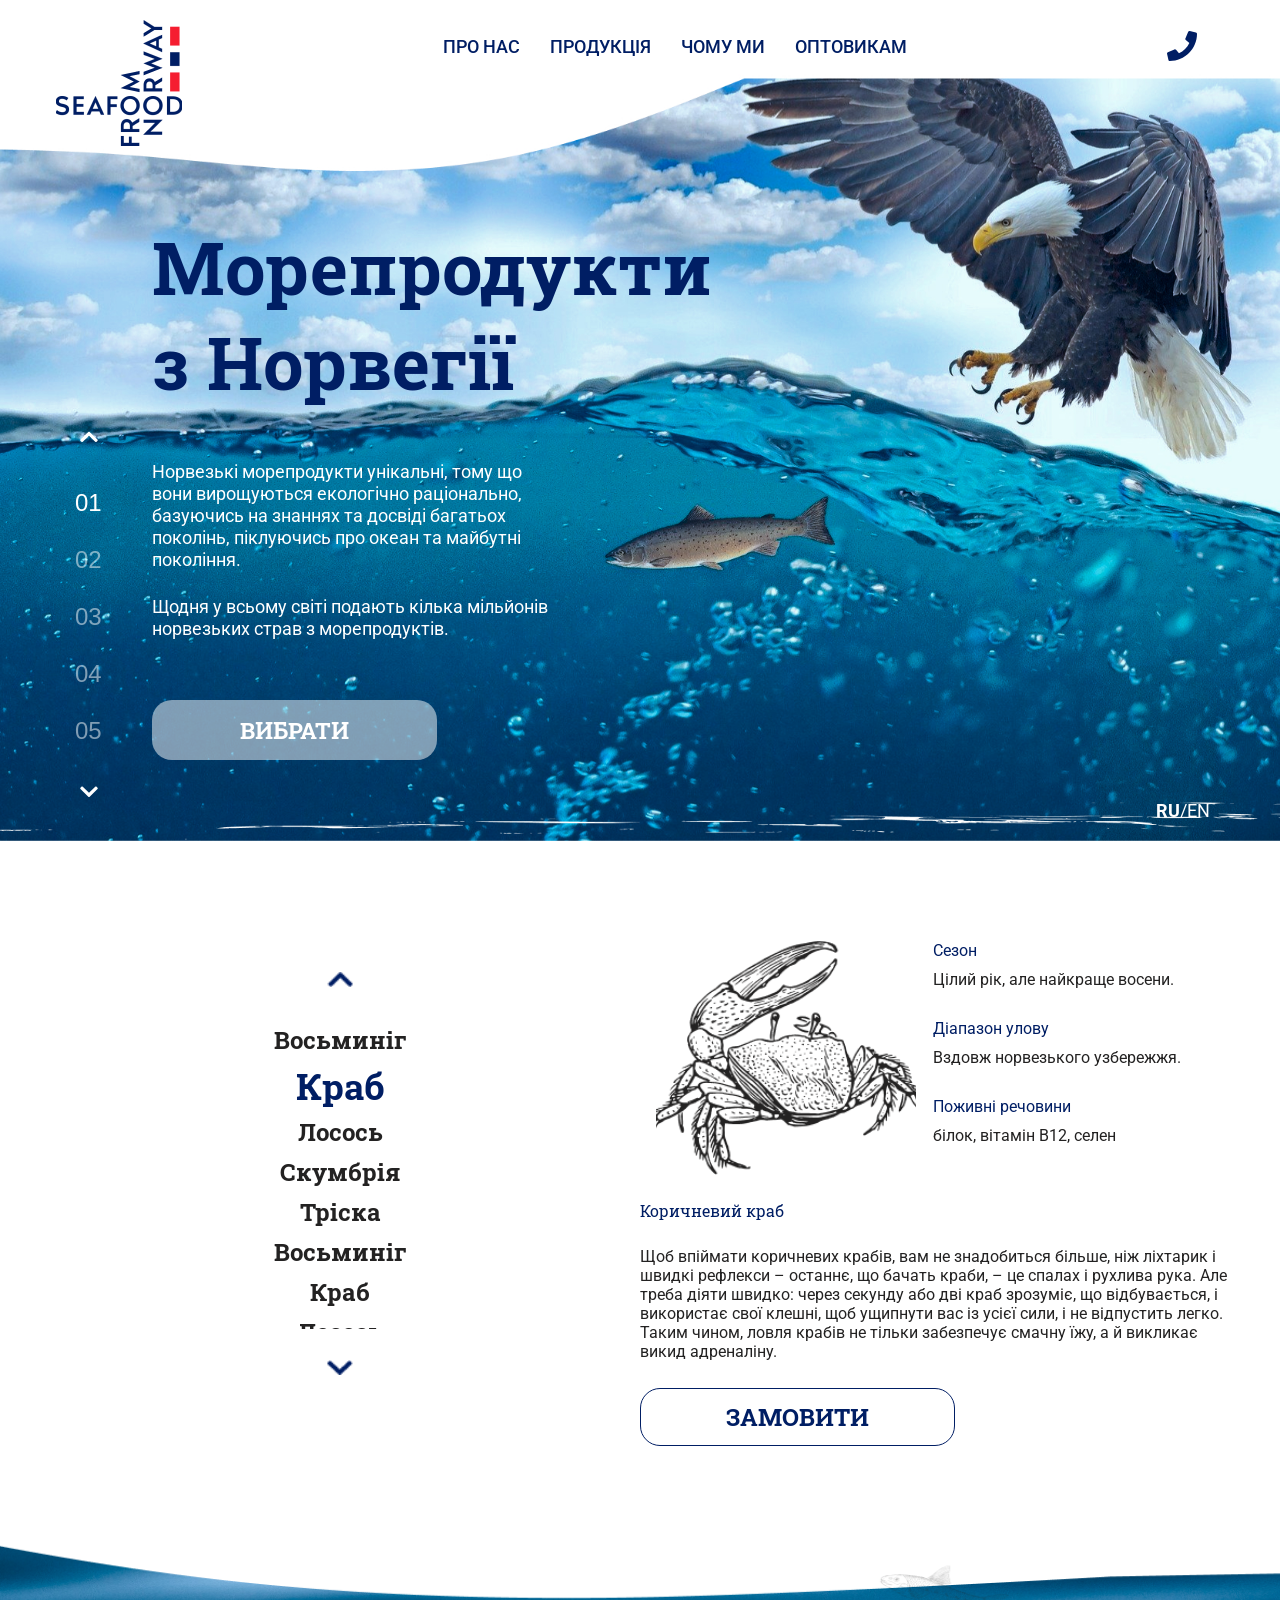
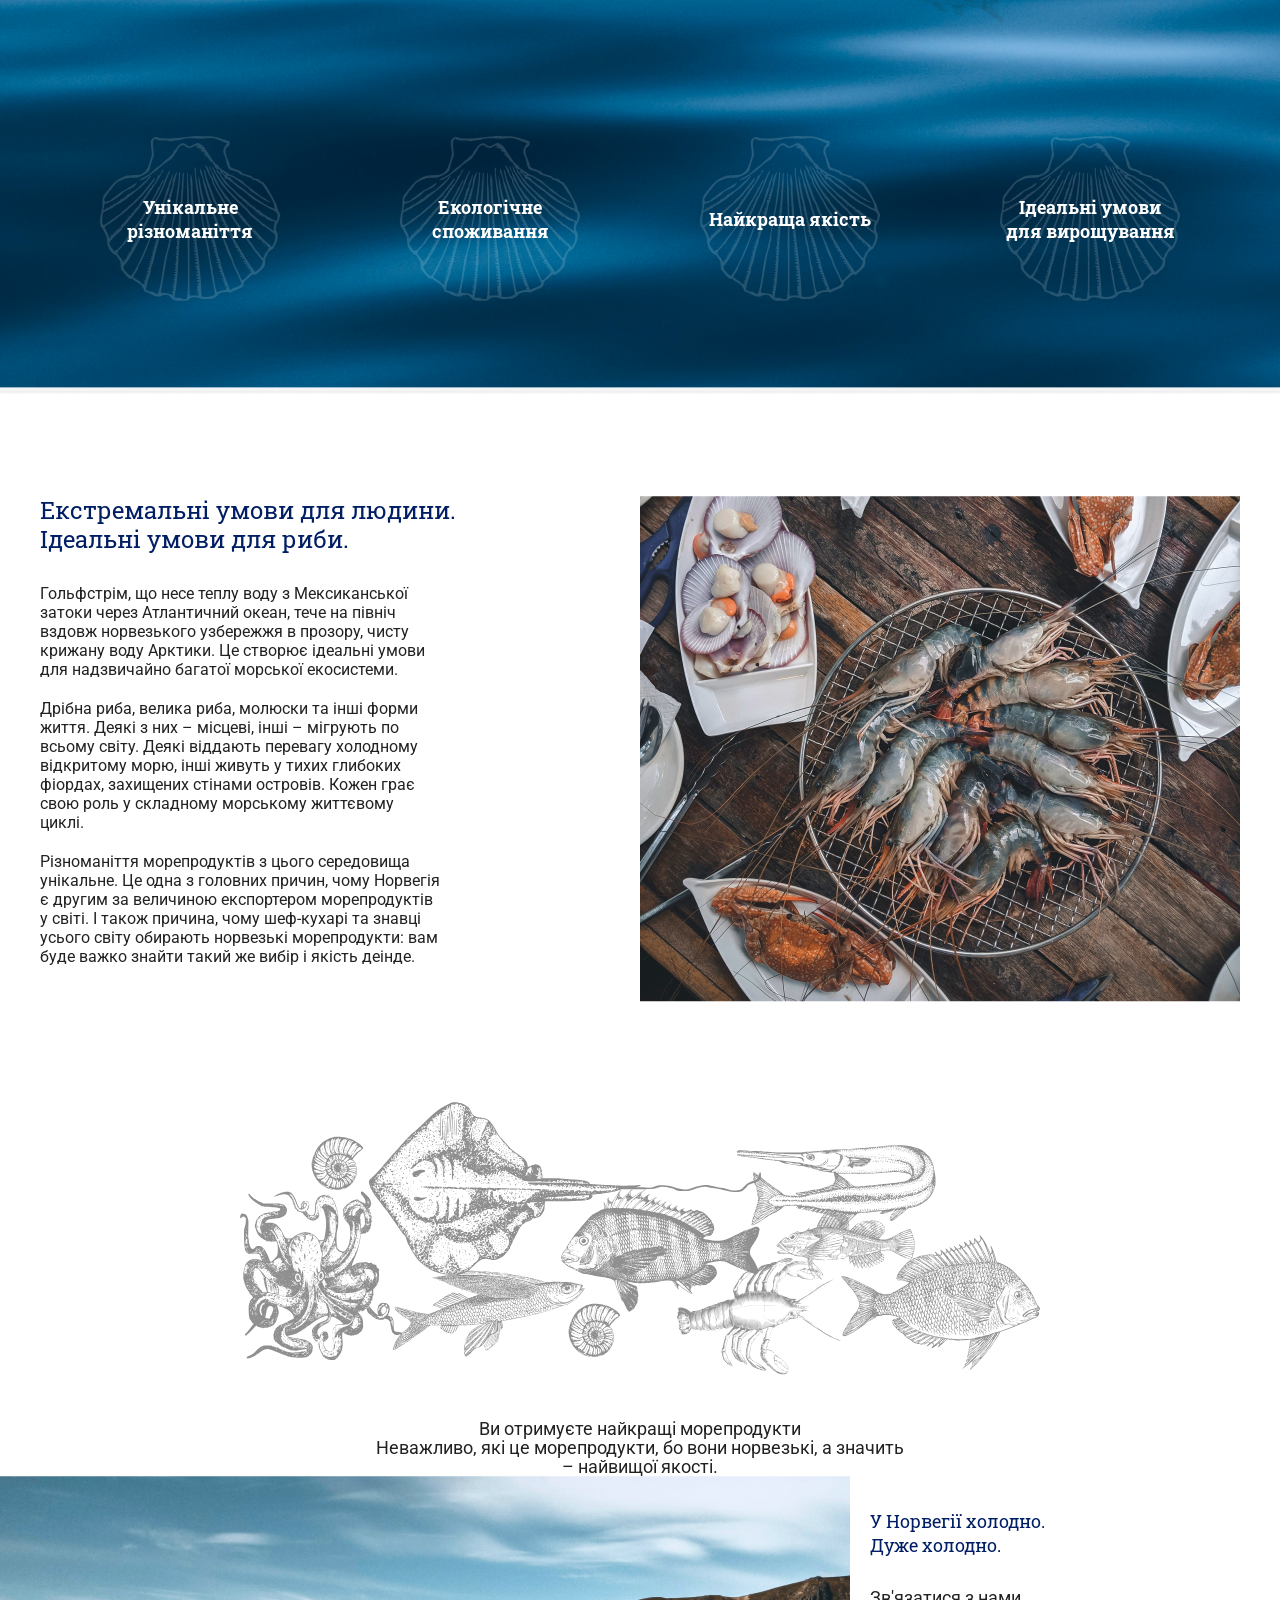
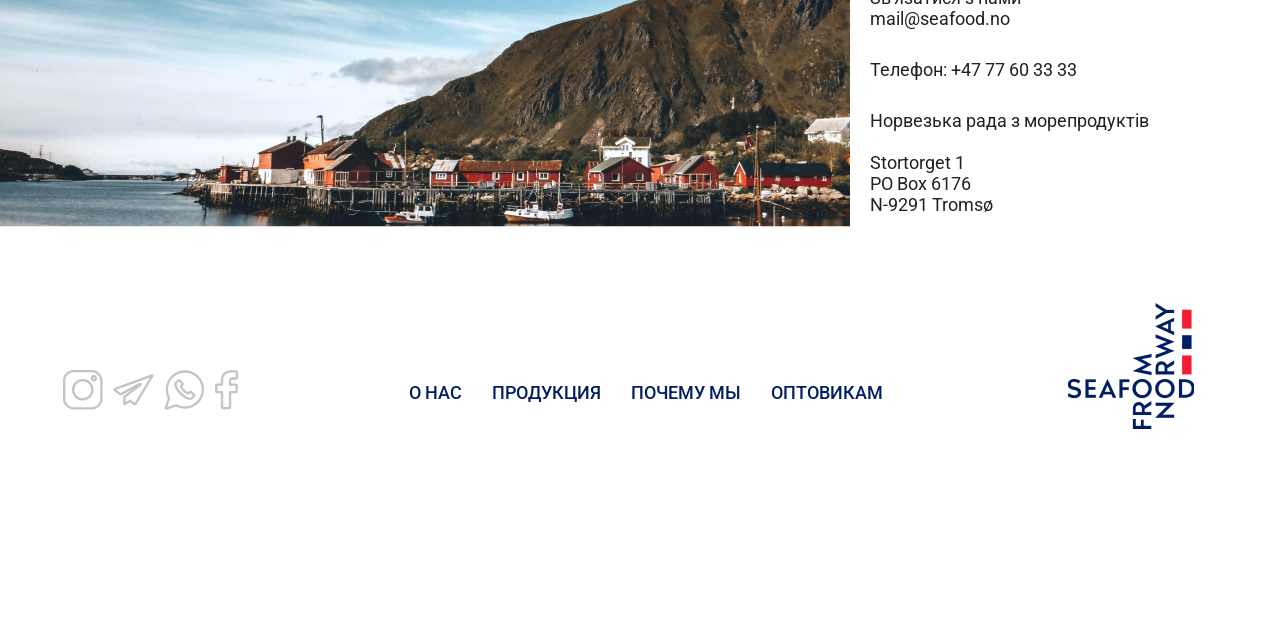
==== commit 9b915423: "Chanched footer" ====
--- a/index.html
+++ b/index.html
@@ -233,13 +233,7 @@
   </div>
 </div>
 
-<footer class="footer">
-  <div class="container">
-    <div class="footer__inner">
-      <!-- соціальні мережі та меню залишаються без змін -->
-    </div>
-  </div>
-</footer>
+<footer class="footer"> <div class="container"> <div class="footer__inner"> <ul class="footer-social__list"> <li class="footer-social__item"> <a href="https://www.instagram.com/" target="_blank" class="footer-social__link"> <svg width="40" height="41" viewBox="0 0 40 41" fill="none" xmlns="http://www.w3.org/2000/svg"> <path d="M28.8285 0.949219H10.7C4.79993 0.949219 0 5.74915 0 11.6492V29.778C0 35.6778 4.79993 40.4777 10.7 40.4777H28.8288C34.7286 40.4777 39.5285 35.6778 39.5285 29.778V11.6492C39.5285 5.74915 34.7286 0.949219 28.8285 0.949219V0.949219ZM37.2112 29.778C37.2112 34.4 33.4508 38.1604 28.8285 38.1604H10.7C6.07772 38.1604 2.31733 34.4 2.31733 29.778V11.6492C2.31733 7.02693 6.07772 3.26655 10.7 3.26655H28.8288C33.4508 3.26655 37.2112 7.02693 37.2112 11.6492V29.778Z" fill="#C4C4C4"/> <path d="M19.7623 9.90527C13.8025 9.90527 8.95404 14.7538 8.95404 20.7136C8.95404 26.6734 13.8025 31.5218 19.7623 31.5218C25.7221 31.5218 30.5706 26.6734 30.5706 20.7136C30.5706 14.7538 25.7221 9.90527 19.7623 9.90527ZM19.7623 29.2045C15.0806 29.2045 11.2714 25.3956 11.2714 20.7136C11.2714 16.0318 15.0806 12.2226 19.7623 12.2226C24.4443 12.2226 28.2533 16.0318 28.2533 20.7136C28.2533 25.3956 24.4443 29.2045 19.7623 29.2045Z" fill="#C4C4C4"/> <path d="M30.8304 6.06665C29.0692 6.06665 27.6367 7.49945 27.6367 9.26037C27.6367 11.0216 29.0692 12.4544 30.8304 12.4544C32.5917 12.4544 34.0245 11.0216 34.0245 9.26037C34.0245 7.49915 32.5917 6.06665 30.8304 6.06665ZM30.8304 10.1368C30.3473 10.1368 29.954 9.7435 29.954 9.26037C29.954 8.77694 30.3473 8.38398 30.8304 8.38398C31.3139 8.38398 31.7071 8.77694 31.7071 9.26037C31.7071 9.7435 31.3139 10.1368 30.8304 10.1368Z" fill="#C4C4C4"/> </svg> </a> </li> <li class="footer-social__item"> <a href="https://telegram.org/" target="_blank" class="footer-social__link"> <svg width="41" height="32" viewBox="0 0 41 32" fill="none" xmlns="http://www.w3.org/2000/svg"> <path d="M40.1983 0.801981C39.8065 0.317828 39.1568 0.138283 38.5791 0.353737L1.88723 13.8038C1.1542 14.0741 0.639673 14.7294 0.544153 15.5142C0.449549 16.2952 0.788904 17.053 1.4255 17.4892L6.67024 21.1209C7.17836 21.4729 7.83174 21.5107 8.37586 21.2194L19.7528 15.1337L10.8859 21.8496C10.4697 22.1651 10.221 22.6681 10.221 23.195V29.4159C10.221 30.0576 10.5679 30.6455 11.1264 30.9507C11.6858 31.2559 12.3615 31.2256 12.8928 30.8702L16.8774 28.1891L20.7959 30.8993C21.1392 31.138 21.5481 31.2637 21.9607 31.2637C22.1002 31.2637 22.2403 31.2491 22.3782 31.22C22.9285 31.1036 23.4152 30.7588 23.714 30.274L40.3146 2.50704C40.6378 1.97243 40.5914 1.2883 40.1983 0.801981ZM21.8732 28.7655L17.8152 25.9587C17.533 25.7631 17.2076 25.6653 16.8826 25.6653C16.5646 25.6653 16.2463 25.7591 15.9677 25.9467L12.5659 28.2355V23.546L28.2229 11.6871C28.9221 11.1574 29.0982 10.1934 28.6322 9.44491C28.1659 8.6964 27.2323 8.44348 26.4605 8.85644L7.64955 18.9187L3.21352 15.8469L37.0016 3.46142L21.8732 28.7655Z" fill="#C4C4C4"/> </svg> </a> </li> <li class="footer-social__item"> <a href="https://www.whatsapp.com/" target="_blank" class="footer-social__link"> <svg width="41" height="40" viewBox="0 0 41 40" fill="none" xmlns="http://www.w3.org/2000/svg"> <path d="M34.4426 5.95532C30.8218 2.33456 26.0089 0.34082 20.8881 0.34082C20.8878 0.34082 20.8866 0.34082 20.8863 0.34082C18.3537 0.341122 15.8855 0.83149 13.551 1.79865C11.2162 2.76582 9.12442 4.16424 7.33334 5.95532C3.71288 9.57578 1.71914 14.3896 1.71914 19.5098C1.71914 22.5633 2.4559 25.5978 3.85191 28.3014L0.629839 37.5062C0.402749 38.1555 0.563491 38.8612 1.05024 39.3477C1.39072 39.6885 1.83887 39.8694 2.29968 39.8694C2.49722 39.8694 2.69686 39.8362 2.89168 39.7681L12.0965 36.5463C14.8001 37.9423 17.8346 38.6791 20.8881 38.6791C26.0083 38.6791 30.8218 36.685 34.4426 33.0646C38.0631 29.4441 40.0571 24.6303 40.0571 19.5101C40.0571 14.3896 38.0634 9.57578 34.4426 5.95532ZM32.8032 31.4252C29.6207 34.6081 25.3889 36.3605 20.8881 36.3605C18.1347 36.3605 15.3994 35.6796 12.9777 34.3906C12.5386 34.1572 12.0196 34.1171 11.5536 34.2803L3.19085 37.2071L6.11798 28.8443C6.28113 28.3777 6.24072 27.8587 6.0073 27.4199C4.71865 24.9988 4.03738 22.2635 4.03738 19.5098C4.03738 15.009 5.79016 10.7773 8.97273 7.59471C12.155 4.41244 16.3861 2.65966 20.8866 2.65906H20.8881C25.3892 2.65906 29.6207 4.41184 32.8032 7.59471C35.9861 10.7773 37.7389 15.0087 37.7389 19.5098C37.7389 24.0109 35.9861 28.2426 32.8032 31.4252Z" fill="#C4C4C4"/> <path d="M28.0123 21.2221C27.1305 20.3403 25.6956 20.3403 24.8137 21.2221L23.8493 22.1866C21.4544 20.8817 19.5165 18.9437 18.2113 16.5489L19.1757 15.5844C20.0578 14.7026 20.0578 13.2677 19.1757 12.3859L16.5767 9.78685C15.6949 8.90503 14.26 8.90503 13.3781 9.78685L11.2991 11.8659C10.1081 13.0569 10.0487 15.1043 11.1317 17.6312C12.072 19.8252 13.7928 22.2366 15.9772 24.421C18.1615 26.6053 20.5729 28.3261 22.7669 29.2665C23.9675 29.781 25.0595 30.0376 26.0032 30.0376C27.0457 30.0376 27.907 29.7243 28.5322 29.0991L30.6113 27.0197V27.02C31.0386 26.5927 31.2739 26.0248 31.2739 25.4207C31.2739 24.8164 31.0386 24.2485 30.6113 23.8214L28.0123 21.2221ZM26.8928 27.4597C26.5529 27.7996 25.5077 27.9187 23.6804 27.1358C21.7509 26.3089 19.5973 24.7624 17.6165 22.7816C15.6358 20.8008 14.0896 18.6476 13.2626 16.718C12.4794 14.8908 12.5986 13.8452 12.9384 13.5053L14.9777 11.466L17.4965 13.9851L16.2893 15.1927C15.7434 15.7385 15.6116 16.5664 15.9618 17.2527C17.549 20.365 20.0331 22.8492 23.1454 24.4364C23.8321 24.7865 24.6599 24.655 25.2058 24.1089L26.413 22.9016L28.9321 25.4207L26.8928 27.4597Z" fill="#C4C4C4"/> </svg> </a> </li> <li class="footer-social__item"> <a href="https://www.facebook.com/" target="_blank" class="footer-social__link"> <svg width="24" height="40" viewBox="0 0 24 40" fill="none" xmlns="http://www.w3.org/2000/svg"> <path d="M14.2638 39.2637H7.77447C6.69054 39.2637 5.8088 38.4151 5.8088 37.3719V23.2848H2.02277C0.938836 23.2848 0.0570984 22.4359 0.0570984 21.393V15.3567C0.0570984 14.3135 0.938836 13.4649 2.02277 13.4649H5.8088V10.4421C5.8088 7.44495 6.78669 4.89498 8.63642 3.06834C10.4945 1.23338 13.0912 0.263672 16.1457 0.263672L21.0948 0.271408C22.1769 0.273193 23.0571 1.1218 23.0571 2.16321V7.76779C23.0571 8.81099 22.1757 9.65959 21.092 9.65959L17.7599 9.66078C16.7436 9.66078 16.4849 9.85686 16.4295 9.91697C16.3383 10.0166 16.2298 10.2984 16.2298 11.0765V13.4646H20.8416C21.1888 13.4646 21.5252 13.547 21.8143 13.7024C22.4378 14.0377 22.8255 14.6718 22.8255 15.357L22.8231 21.3933C22.8231 22.4359 21.9413 23.2845 20.8574 23.2845H16.2298V37.3719C16.2298 38.4151 15.3478 39.2637 14.2638 39.2637ZM8.18442 36.9773H13.8539V22.2613C13.8539 21.5647 14.4428 20.9982 15.1663 20.9982H20.4474L20.4496 15.7513H15.166C14.4425 15.7513 13.8539 15.1847 13.8539 14.4882V11.0765C13.8539 10.1833 13.9482 9.16745 14.6487 8.40395C15.4952 7.48096 16.8293 7.37444 17.7593 7.37444L20.6815 7.37325V2.55716L16.1439 2.55002C11.2349 2.55002 8.18442 5.57428 8.18442 10.4421V14.4882C8.18442 15.1844 7.59577 15.7513 6.87233 15.7513H2.43272V20.9982H6.87233C7.59577 20.9982 8.18442 21.5647 8.18442 22.2613V36.9773Z" fill="#C4C4C4"/> </svg> </a> </li> </ul> <nav class="menu"> <ul class="menu__list"> <li class="menu__item"><a href="#about" class="menu__link">О нас</a></li> <li class="menu__item"><a href="#products" class="menu__link">Продукция</a></li> <li class="menu__item"><a href="#about" class="menu__link">Почему мы</a></li> <li class="menu__item"><a href="#wholesale" class="menu__link">Оптовикам</a></li> </ul> </nav> <a href="#" class="logo"> <img src="images/logo.png" alt="" class="logo__img"> </a> </div> </div> </footer>
 
 <div id="modal" class="modal">
   <div class="modal__content">
